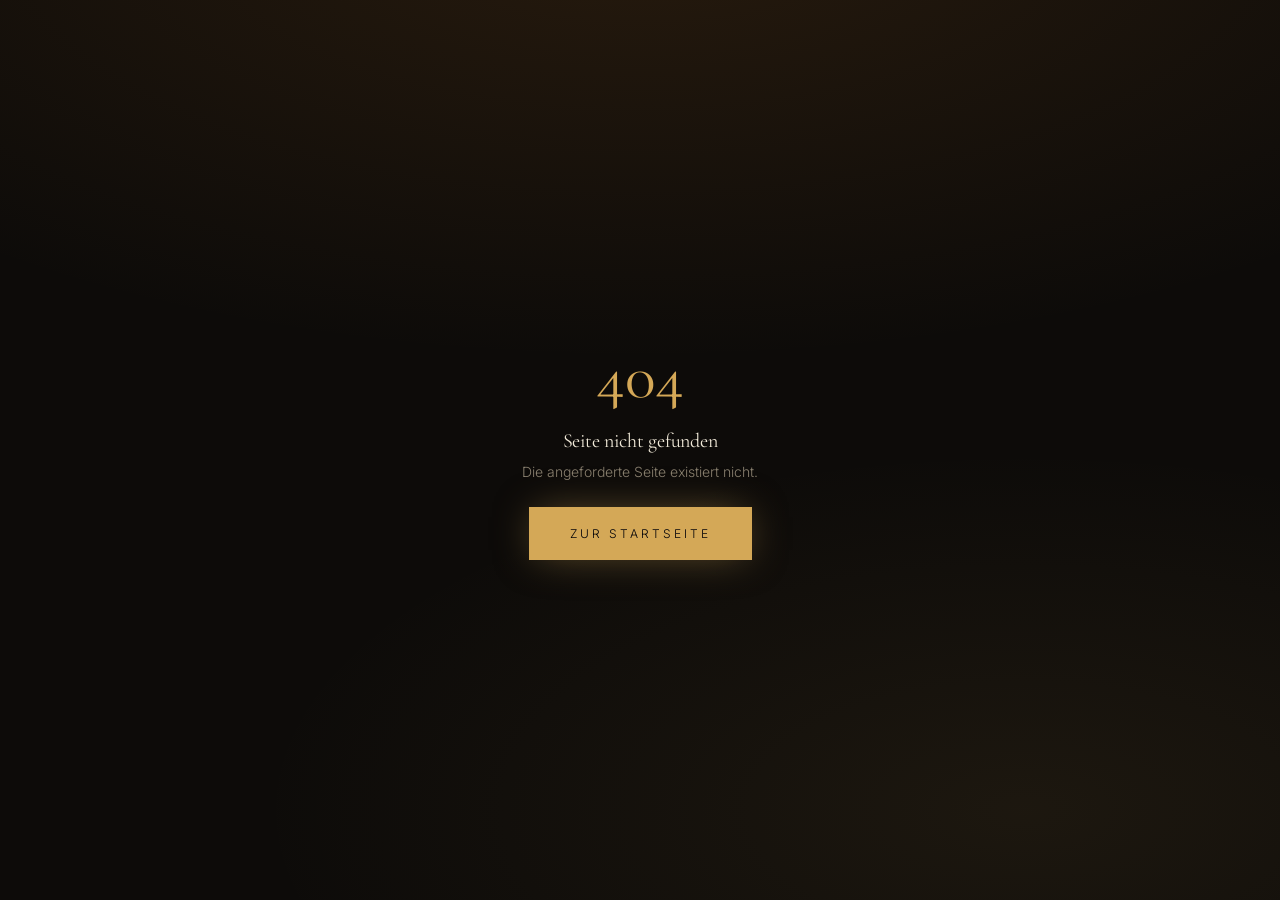
==== client/index.html @ 1fc37d67 "Add files via upload" ====
<!DOCTYPE html><html lang="en"><head><meta charSet="utf-8"/><meta name="viewport" content="width=device-width, initial-scale=1"/><link rel="stylesheet" href="./assets/styles-D5E5Gz1o.css" data-precedence="default"/><link rel="stylesheet" href="https://fonts.googleapis.com/css2?family=Cormorant+Garamond:ital,wght@0,300;0,400;0,500;1,400&amp;family=Inter:wght@300;400;500;600&amp;display=swap" data-precedence="default"/><title>MIRAÈ Hookah Lounge München · Premium Shisha Bar</title><meta name="author" content="Lovable"/><meta name="twitter:card" content="summary"/><meta name="twitter:site" content="@Lovable"/><meta name="description" content="Münchens exklusivste Shisha-Erfahrung. Premium Tabak, kuratierte Drinks, samtige Lounge-Atmosphäre. Friedrichshafener Str. 17, 81243 München."/><meta property="og:title" content="MIRAÈ Hookah Lounge · München"/><meta property="og:description" content="Münchens exklusivste Shisha-Erfahrung."/><meta property="og:type" content="website"/><link rel="modulepreload" href="./assets/index-zsO-rYgm.js"/><link rel="modulepreload" href="./assets/index-cp0bIfhi.js"/><link rel="modulepreload" href="./assets/Footer-BAMn1Iv7.js"/><link rel="preconnect" href="https://fonts.googleapis.com"/><link rel="preconnect" href="https://fonts.gstatic.com" crossorigin="anonymous"/></head><body><!--$--><!--$--><!--/$--><script>(function(a,f){let l;try{l=JSON.parse(sessionStorage.getItem(a)||"{}")}catch{return}const n=l?.[f||history.state?.__TSR_key];let c=!1;for(const t in n){const e=n[t],o=e?.scrollX,s=e?.scrollY;if(Number.isFinite(o)&&Number.isFinite(s)){if(t==="window")scrollTo(o,s),c=!0;else if(t)try{const r=document.querySelector(t);r&&(r.scrollLeft=o,r.scrollTop=s)}catch{}}}if(c)return;const i=location.hash.slice(1);if(i){const t=history.state?.__hashScrollIntoViewOptions??!0;if(t){const e=document.getElementById(i);e&&e.scrollIntoView(t)}return}scrollTo(0,0)})("tsr-scroll-restoration-v1_3");document.currentScript.remove()</script><!--/$--><script class="$tsr" id="$tsr-stream-barrier">(self.$R=self.$R||{})["tsr"]=[];self.$_TSR={h(){this.hydrated=!0,this.c()},e(){this.streamEnded=!0,this.c()},c(){this.hydrated&&this.streamEnded&&(delete self.$_TSR,delete self.$R.tsr)},p(e){this.initialized?e():this.buffer.push(e)},buffer:[]};$_TSR.router=($R=>$R[0]={manifest:$R[1]={routes:$R[2]={__root__:$R[3]={preloads:$R[4]=["./assets/index-zsO-rYgm.js"],scripts:$R[5]=[$R[6]={attrs:$R[7]={type:"module",async:!0,src:"./assets/index-zsO-rYgm.js"}}]}}},matches:$R[8]=[$R[9]={i:"__root__ ",u:1781367398589,s:"success",ssr:!0}],lastMatchId:"__root__ "})($R["tsr"]);$_TSR.e();document.currentScript.remove()</script><script type="module" async="" src="./assets/index-zsO-rYgm.js"></script></body></html>
---- client/assets/styles-D5E5Gz1o.css ----
:root{--background:#0d0b09;--background-elev:#14110d;--foreground:#f1ead9;--muted:#8a8170;--obsidian:#07060a;--gold:#d4a857;--gold-soft:#e7c98a;--gold-deep:#b6862f;--amber-glow:#c87b2a;--border-gold:#d4a85738;--border-gold-strong:#d4a85773;--font-display:"Cormorant Garamond", "Playfair Display", Georgia, serif;--font-sans:"Inter", system-ui, -apple-system, "Segoe UI", Roboto, sans-serif;--gradient-gold:linear-gradient(135deg, #ecd28e 0%, #d4a857 50%, #a87a26 100%);--gradient-radial-amber:radial-gradient(ellipse at top, #c87b2a38, transparent 60%);--shadow-glow:0 0 40px -8px #d4a85780;--shadow-glow-strong:0 0 60px -8px #d4a857b3;--shadow-luxe:0 30px 80px -20px #000000d9}*,:before,:after{box-sizing:border-box}*{margin:0;padding:0}html{scroll-behavior:smooth;-webkit-text-size-adjust:100%}body{background-color:var(--background);color:var(--foreground);font-family:var(--font-sans);-webkit-font-smoothing:antialiased;-moz-osx-font-smoothing:grayscale;background-image:radial-gradient(80% 50% at 50% -10%,#c87b2a24,#0000),radial-gradient(60% 40% at 80% 90%,#d4a85714,#0000);background-attachment:fixed;font-weight:300;line-height:1.6;overflow-x:hidden}img,svg{max-width:100%;display:block}button{cursor:pointer;color:inherit;font:inherit;background:0 0;border:none}a{color:inherit;text-decoration:none}ul,ol{list-style:none}h1,h2,h3,h4,h5{font-family:var(--font-display);letter-spacing:-.01em;font-weight:400;line-height:1.15}.container{width:100%;max-width:1280px;margin:0 auto;padding:0 1.5rem}.text-gold{color:var(--gold)}.text-muted{color:var(--muted)}.italic{font-style:italic}.display{font-family:var(--font-display)}.tabular{font-variant-numeric:tabular-nums}.text-gradient-gold{background:var(--gradient-gold);color:#0000;-webkit-background-clip:text;background-clip:text}.eyebrow{letter-spacing:.5em;text-transform:uppercase;color:var(--gold);font-size:.7rem}.divider-ember{background:linear-gradient(90deg,transparent,var(--gold) 50%,transparent);opacity:.45;max-width:1280px;height:1px;margin:0 auto}.glass{-webkit-backdrop-filter:blur(20px)saturate(140%);background:linear-gradient(135deg,#ffffff0a,#ffffff03);border:1px solid #ffffff14}.glass-gold{-webkit-backdrop-filter:blur(24px)saturate(160%);border:1px solid var(--border-gold-strong);background:linear-gradient(135deg,#d4a85717,#c87b2a08)}.btn{letter-spacing:.25em;text-transform:uppercase;cursor:pointer;border:1px solid #0000;justify-content:center;align-items:center;padding:1rem 2.5rem;font-size:.75rem;transition:all .4s cubic-bezier(.22,1,.36,1);display:inline-flex}.btn-primary{background:var(--gold);color:var(--obsidian);border-color:var(--gold);box-shadow:var(--shadow-glow)}.btn-primary:hover{box-shadow:var(--shadow-glow-strong);transform:translateY(-1px)}.btn-outline{color:var(--gold);border-color:#d4a85773}.btn-outline:hover{border-color:var(--gold);background:#d4a85714}@keyframes float-up{0%{opacity:0;transform:translateY(40px)}to{opacity:1;transform:translateY(0)}}@keyframes smoke-drift{0%{opacity:0;transform:translate(0)scale(1)}20%{opacity:.55}to{opacity:0;transform:translate(40px,-220px)scale(2.2)}}@keyframes pulse-glow{0%,to{opacity:.4}50%{opacity:.85}}.float-up{animation:.9s cubic-bezier(.22,1,.36,1) both float-up}.navbar{z-index:50;padding:1.25rem 0;transition:all .5s;position:fixed;top:0;left:0;right:0}.navbar.scrolled{-webkit-backdrop-filter:blur(20px)saturate(160%);border-bottom:1px solid var(--border-gold);background:linear-gradient(135deg,#0d0b09d9,#0d0b09b3);padding:.75rem 0}.navbar-inner{justify-content:space-between;align-items:center;max-width:1280px;margin:0 auto;padding:0 1.5rem;display:flex}.brand{font-family:var(--font-display);letter-spacing:.25em;color:var(--gold);font-size:1.6rem}.brand-sub{letter-spacing:.4em;color:var(--muted);vertical-align:middle;margin-left:.4rem;font-size:.625rem}.nav-links{gap:2.5rem;display:none}.nav-link{letter-spacing:.15em;text-transform:uppercase;color:#f1ead9c7;font-size:.8rem;transition:color .3s;position:relative}.nav-link:after{content:"";background:var(--gold);width:0;height:1px;transition:width .4s;position:absolute;bottom:-.5rem;left:0}.nav-link:hover{color:var(--gold)}.nav-link:hover:after{width:100%}.nav-cta{letter-spacing:.2em;text-transform:uppercase;color:var(--gold);border:1px solid #d4a85773;padding:.55rem 1.25rem;font-size:.7rem;transition:all .3s;display:none}.nav-cta:hover{background:var(--gold);color:var(--obsidian)}.nav-burger{color:var(--gold);flex-direction:column;gap:6px;padding:.5rem;display:inline-flex}.nav-burger span{background:var(--gold);width:24px;height:1px;transition:transform .3s,opacity .3s;display:block}.nav-burger.open span:first-child{transform:translateY(7px)rotate(45deg)}.nav-burger.open span:nth-child(2){opacity:0}.nav-burger.open span:nth-child(3){transform:translateY(-7px)rotate(-45deg)}.nav-mobile{border-top:1px solid var(--border-gold);-webkit-backdrop-filter:blur(20px);backdrop-filter:blur(20px);background:#0d0b09f2;margin-top:.75rem}.nav-mobile ul{text-transform:uppercase;letter-spacing:.15em;flex-direction:column;gap:1rem;padding:1.5rem;font-size:.85rem;display:flex}.nav-mobile a{color:#f1ead9d9}.nav-mobile a:hover{color:var(--gold)}@media(min-width:768px){.nav-links{display:flex}.nav-cta{display:inline-flex}.nav-burger{display:none}.nav-mobile{display:none!important}}.hero{justify-content:center;align-items:center;min-height:100vh;display:flex;position:relative;overflow:hidden}.hero-bg{position:absolute;inset:0}.hero-bg img{object-fit:cover;width:100%;height:100%}.hero-bg:before{content:"";background:linear-gradient(#0d0b09b3,#0d0b098c,#0d0b09);position:absolute;inset:0}.hero-bg:after{content:"";background:var(--gradient-radial-amber);position:absolute;inset:0}.hero-smoke{pointer-events:none;position:absolute;inset:0;overflow:hidden}.hero-smoke span{filter:blur(40px);background:#d4a8571f;border-radius:50%;width:130px;height:130px;position:absolute;bottom:0}.hero-content{z-index:10;text-align:center;max-width:64rem;padding:0 1.5rem;position:relative}.hero-eyebrow{letter-spacing:.5em;color:var(--gold);text-transform:uppercase;align-items:center;gap:.75rem;margin-bottom:2rem;font-size:.7rem;display:inline-flex}.hero-eyebrow .line{background:#d4a85799;width:2.5rem;height:1px}.hero-title{font-family:var(--font-display);margin-bottom:1.5rem;font-size:clamp(2.75rem,7vw,6rem);line-height:1.05}.hero-title .accent{margin-top:.5rem;font-style:italic;display:block}.hero-sub{color:var(--muted);max-width:36rem;margin:0 auto 3rem;font-size:clamp(1rem,1.5vw,1.25rem);font-weight:300}.hero-actions{flex-wrap:wrap;justify-content:center;gap:1rem;display:flex}.hero-rating{color:#d4a857d9;justify-content:center;align-items:center;gap:.5rem;margin-top:5rem;font-size:.875rem;display:flex}.hero-rating em{color:var(--muted);font-style:normal}.section{padding:8rem 1.5rem;position:relative}.section-head{text-align:center;margin-bottom:4rem}.section-head h2{margin-top:1rem;font-size:clamp(2.5rem,5vw,3.75rem)}.about-grid{grid-template-columns:1fr;align-items:center;gap:4rem;max-width:1280px;margin:0 auto;display:grid}.about-media{position:relative}.about-media-main{aspect-ratio:4/5;position:relative;overflow:hidden}.about-media-main img{object-fit:cover;width:100%;height:100%}.about-media-main:after{content:"";pointer-events:none;position:absolute;inset:0;box-shadow:inset 0 0 0 1px #d4a8574d}.about-media-overlay{aspect-ratio:1;border:4px solid var(--background);width:66%;box-shadow:var(--shadow-luxe);position:absolute;bottom:-3rem;right:-1.5rem;overflow:hidden}.about-media-overlay img{object-fit:cover;width:100%;height:100%}.about-media-frame{border:1px solid #d4a85766;width:8rem;height:8rem;position:absolute;top:-1.5rem;left:-1.5rem}.about-body h2{margin:1rem 0 1.5rem;font-size:clamp(2.5rem,5vw,3.75rem);line-height:1.1}.about-body p{color:var(--muted);margin-bottom:2.5rem;font-size:1.1rem;line-height:1.7}.about-features{grid-template-columns:1fr;gap:1.5rem;display:grid}.feature{padding:1.5rem;transition:all .5s;position:relative}.feature:before{content:"";background:var(--gold);width:2.5rem;height:1px;margin-bottom:1rem;transition:width .4s;display:block}.feature:hover:before{width:4rem}.feature h3{margin-bottom:.5rem;font-size:1.25rem}.feature p{color:var(--muted);font-size:.875rem;line-height:1.6}@media(min-width:640px){.about-features{grid-template-columns:1fr 1fr}}@media(min-width:1024px){.about-grid{grid-template-columns:1fr 1fr;gap:5rem}.about-media-overlay{right:-3rem}.about-body{padding-left:2.5rem}}.menu-bg{pointer-events:none;background:var(--gradient-radial-amber);position:absolute;inset:0}.menu-inner{max-width:1280px;margin:0 auto;position:relative}.menu-tabs{flex-wrap:wrap;justify-content:center;gap:.5rem;margin-bottom:3rem;display:flex}.menu-tab{letter-spacing:.25em;text-transform:uppercase;color:#f1ead9b3;border:1px solid #d4a85733;padding:.75rem 1.5rem;font-size:.7rem;transition:all .3s}.menu-tab:hover{color:var(--gold);border-color:#d4a85780}.menu-tab.active{background:var(--gold);color:var(--obsidian);border-color:var(--gold);box-shadow:var(--shadow-glow)}.menu-tagline{text-align:center;font-family:var(--font-display);color:#d4a857d9;margin-bottom:2.5rem;font-size:1.5rem;font-style:italic}.menu-card{padding:2rem}.menu-group+.menu-group{margin-top:3rem}.menu-group-title{font-family:var(--font-display);color:var(--gold);align-items:center;gap:1rem;margin-bottom:1.5rem;font-size:1.875rem;display:flex}.menu-group-title .rule{background:#d4a85740;flex:1;height:1px}.menu-list{grid-template-columns:1fr;gap:.25rem 3rem;display:grid}.menu-item{border-bottom:1px solid #d4a8571a;align-items:baseline;gap:.75rem;padding:.6rem 0;display:flex}.menu-item .name{color:var(--foreground);transition:color .3s}.menu-item:hover .name{color:var(--gold)}.menu-item .size{color:var(--muted);font-size:.75rem}.menu-item .dots{border-bottom:1px dotted #d4a85740;flex:1;transform:translateY(-4px)}.menu-item .price{color:var(--gold);font-variant-numeric:tabular-nums;font-weight:500}.menu-note{color:var(--muted);text-align:center;margin-top:1.5rem;font-size:.875rem;font-style:italic}@media(min-width:768px){.menu-list{grid-template-columns:1fr 1fr}.menu-card{padding:3rem}}.contact-grid{grid-template-columns:1fr;gap:1.5rem;max-width:1280px;margin:0 auto;display:grid}.contact-hours{padding:2.5rem}.contact-hours h3{font-family:var(--font-display);color:var(--gold);align-items:center;gap:.75rem;margin-bottom:2rem;font-size:1.875rem;display:flex}.hours-list li{border-bottom:1px solid #d4a8571a;justify-content:space-between;align-items:center;padding:1rem 0;display:flex}.hours-list li:last-child{border-bottom:0}.hours-list .day{letter-spacing:.05em;color:#f1ead9d9}.hours-list .time{font-family:var(--font-display);color:var(--muted);font-variant-numeric:tabular-nums;font-size:1.25rem}.hours-list li.weekend .day,.hours-list li.weekend .time{color:var(--gold)}.contact-cards{flex-direction:column;gap:1.5rem;display:flex}.contact-card{padding:2rem;transition:all .5s;display:block}.contact-card:hover{border-color:var(--border-gold-strong)}.contact-card .icon{color:var(--gold);margin-bottom:.75rem}.contact-card h4{margin-bottom:.5rem;font-size:1.25rem;transition:color .3s}.contact-card:hover h4{color:var(--gold)}.contact-card p{color:var(--muted);font-size:.875rem;line-height:1.6}.map-wrap{border:1px solid var(--border-gold-strong);grid-column:1/-1;margin-top:1.5rem;position:relative;overflow:hidden}.map-wrap iframe{filter:grayscale(.4)contrast(1.05);border:0;width:100%;height:420px;display:block}.map-placeholder{text-align:center;background:linear-gradient(135deg,#d4a8570d,#0006);flex-direction:column;justify-content:center;align-items:center;gap:1.25rem;height:420px;padding:2rem;display:flex}.map-placeholder .icon{color:var(--gold);opacity:.7}.map-placeholder p{color:var(--muted);max-width:28rem}.map-placeholder button{margin-top:.5rem}@media(min-width:1024px){.contact-grid{grid-template-columns:2fr 1fr}.contact-hours{grid-row:1}}.footer{border-top:1px solid var(--border-gold);background:#07060a99;margin-top:5rem;position:relative}.footer-grid{grid-template-columns:1fr;gap:2.5rem;max-width:1280px;margin:0 auto;padding:4rem 1.5rem;display:grid}.footer-brand .name{font-family:var(--font-display);letter-spacing:.2em;color:var(--gold);font-size:1.875rem}.footer-brand .sub{letter-spacing:.5em;color:var(--muted);margin-top:.25rem;font-size:.625rem}.footer-brand p{color:var(--muted);max-width:28rem;margin-top:1.5rem;font-size:.875rem;line-height:1.7}.footer-col h4{letter-spacing:.3em;text-transform:uppercase;color:var(--gold);margin-bottom:1rem;font-size:.7rem}.footer-col ul{color:var(--muted);flex-direction:column;gap:.5rem;font-size:.875rem;display:flex}.footer-col a:hover{color:var(--gold)}.socials{gap:.75rem;display:flex}.socials a{width:2.5rem;height:2.5rem;color:var(--gold);border:1px solid #d4a85759;justify-content:center;align-items:center;transition:all .3s;display:inline-flex}.socials a:hover{background:var(--gold);color:var(--obsidian)}.footer-legal{border-top:1px solid #d4a8571f}.footer-legal-inner{max-width:1280px;color:var(--muted);flex-direction:column;justify-content:space-between;align-items:center;gap:1rem;margin:0 auto;padding:1.5rem;font-size:.75rem;display:flex}.footer-legal ul{gap:1.5rem;display:flex}.footer-legal a:hover{color:var(--gold)}@media(min-width:768px){.footer-grid{grid-template-columns:2fr 1fr 1fr}.footer-legal-inner{flex-direction:row}}.cookie-banner{z-index:60;width:calc(100% - 3rem);max-width:28rem;animation:.6s both float-up;position:fixed;bottom:1.5rem;left:50%;transform:translate(-50%)}.cookie-banner-inner{box-shadow:var(--shadow-luxe);padding:1.5rem}.cookie-banner h4{font-family:var(--font-display);color:var(--gold);margin-bottom:.5rem;font-size:1.25rem}.cookie-banner p{color:var(--muted);margin-bottom:1.25rem;font-size:.875rem}.cookie-banner .actions{gap:.75rem;display:flex}.cookie-banner button{letter-spacing:.2em;text-transform:uppercase;flex:1;padding:.65rem 1rem;font-size:.7rem;transition:all .3s}.cookie-accept{background:var(--gold);color:var(--obsidian);border:none}.cookie-accept:hover{box-shadow:var(--shadow-glow)}.cookie-decline{color:var(--gold);background:0 0;border:1px solid #d4a85766}.cookie-decline:hover{background:#d4a8571a}@media(min-width:768px){.cookie-banner{left:1.5rem;transform:none}}.legal-page{max-width:56rem;min-height:100vh;margin:0 auto;padding:10rem 1.5rem 6rem}.legal-page .back{letter-spacing:.25em;text-transform:uppercase;color:var(--gold);align-items:center;gap:.5rem;margin-bottom:2rem;font-size:.75rem;display:inline-flex}.legal-page .back:hover{color:var(--gold-soft)}.legal-page h1{margin-bottom:.5rem;font-size:clamp(2.5rem,5vw,3.5rem)}.legal-page h1 .accent{color:var(--gold);font-style:italic}.legal-page>.lead{color:var(--muted);margin-bottom:3rem}.legal-page h2{color:var(--gold);border-bottom:1px solid var(--border-gold);margin:2.5rem 0 1rem;padding-bottom:.5rem;font-size:1.5rem}.legal-page p,.legal-page li{color:#f1ead9d1;margin-bottom:1rem;line-height:1.75}.legal-page ul{padding-left:1.5rem;list-style:outside}.legal-page strong{color:var(--gold-soft);font-weight:500}.fallback{text-align:center;justify-content:center;align-items:center;min-height:100vh;padding:0 1rem;display:flex}.fallback h1{color:var(--gold);font-size:4rem}.fallback h2{margin-top:1rem;font-size:1.25rem}.fallback p{color:var(--muted);margin-top:.5rem;font-size:.875rem}.fallback .actions{flex-wrap:wrap;justify-content:center;gap:.5rem;margin-top:1.5rem;display:flex}
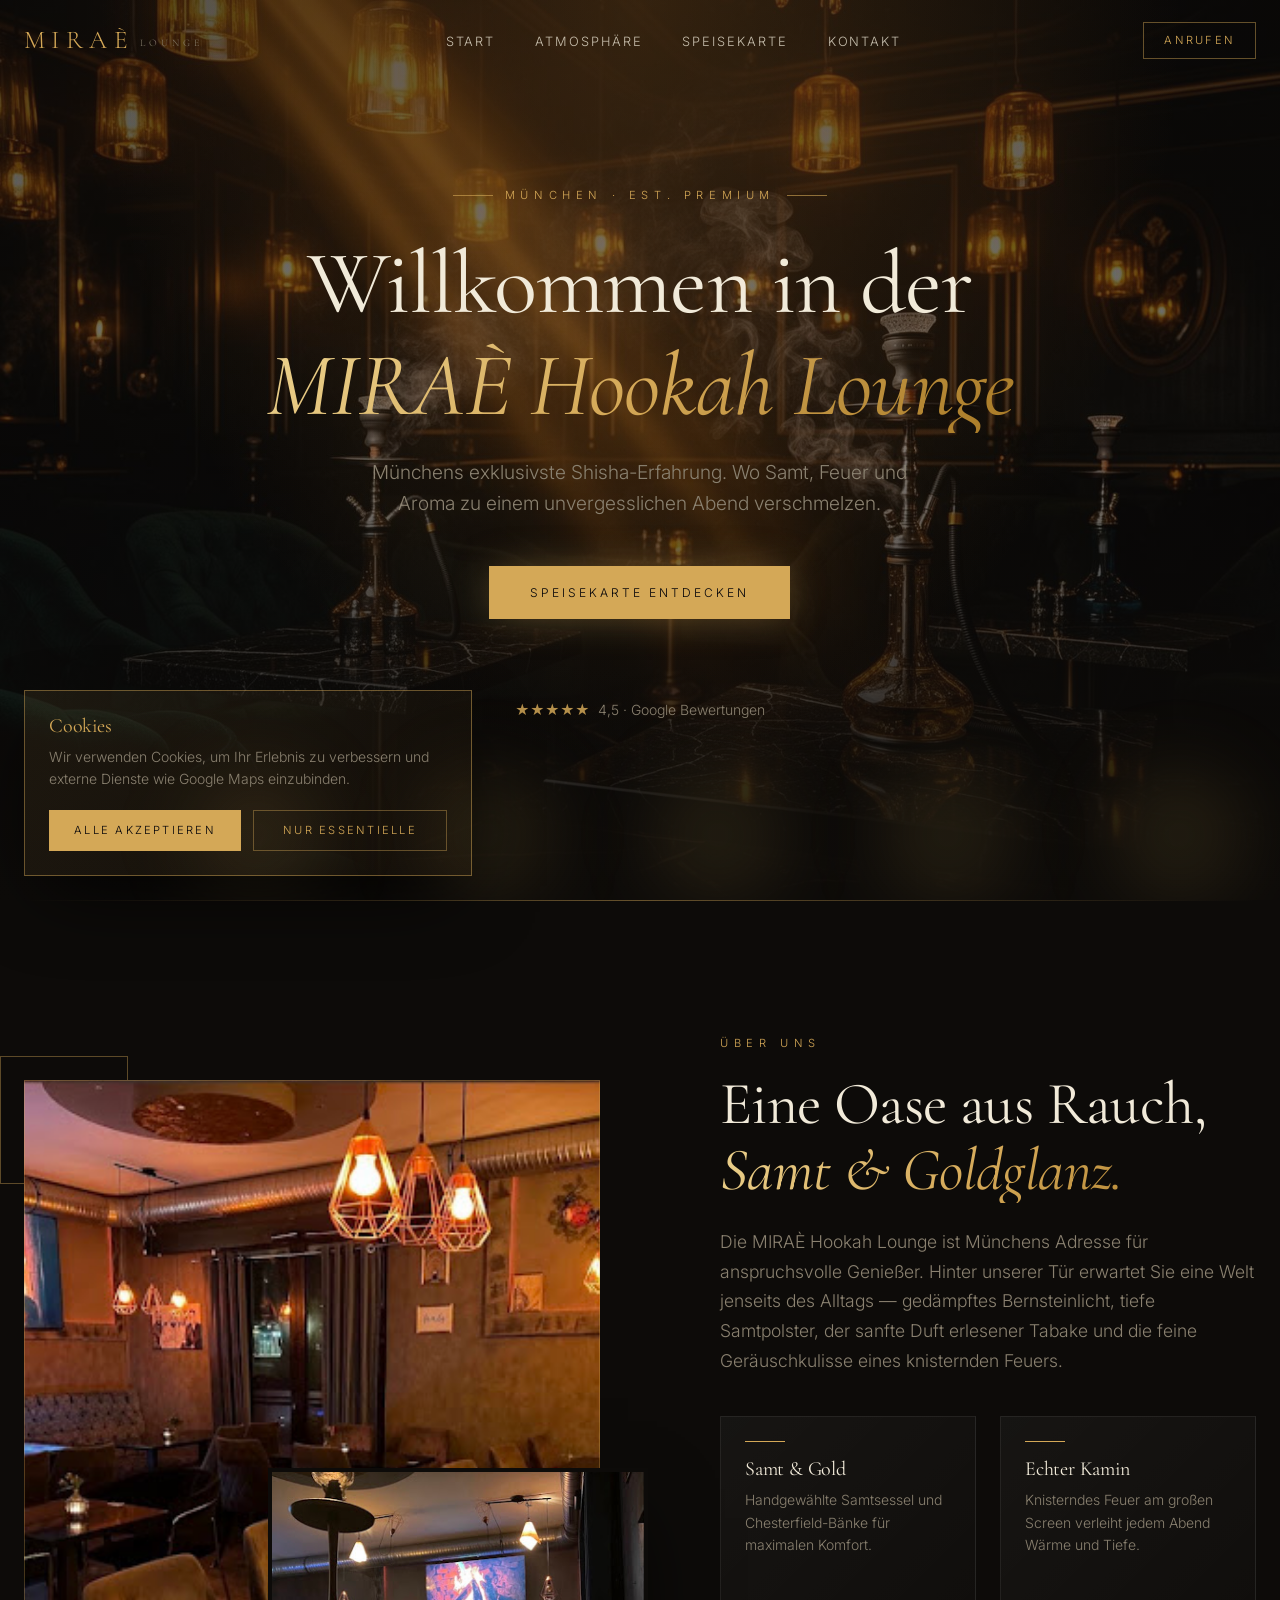
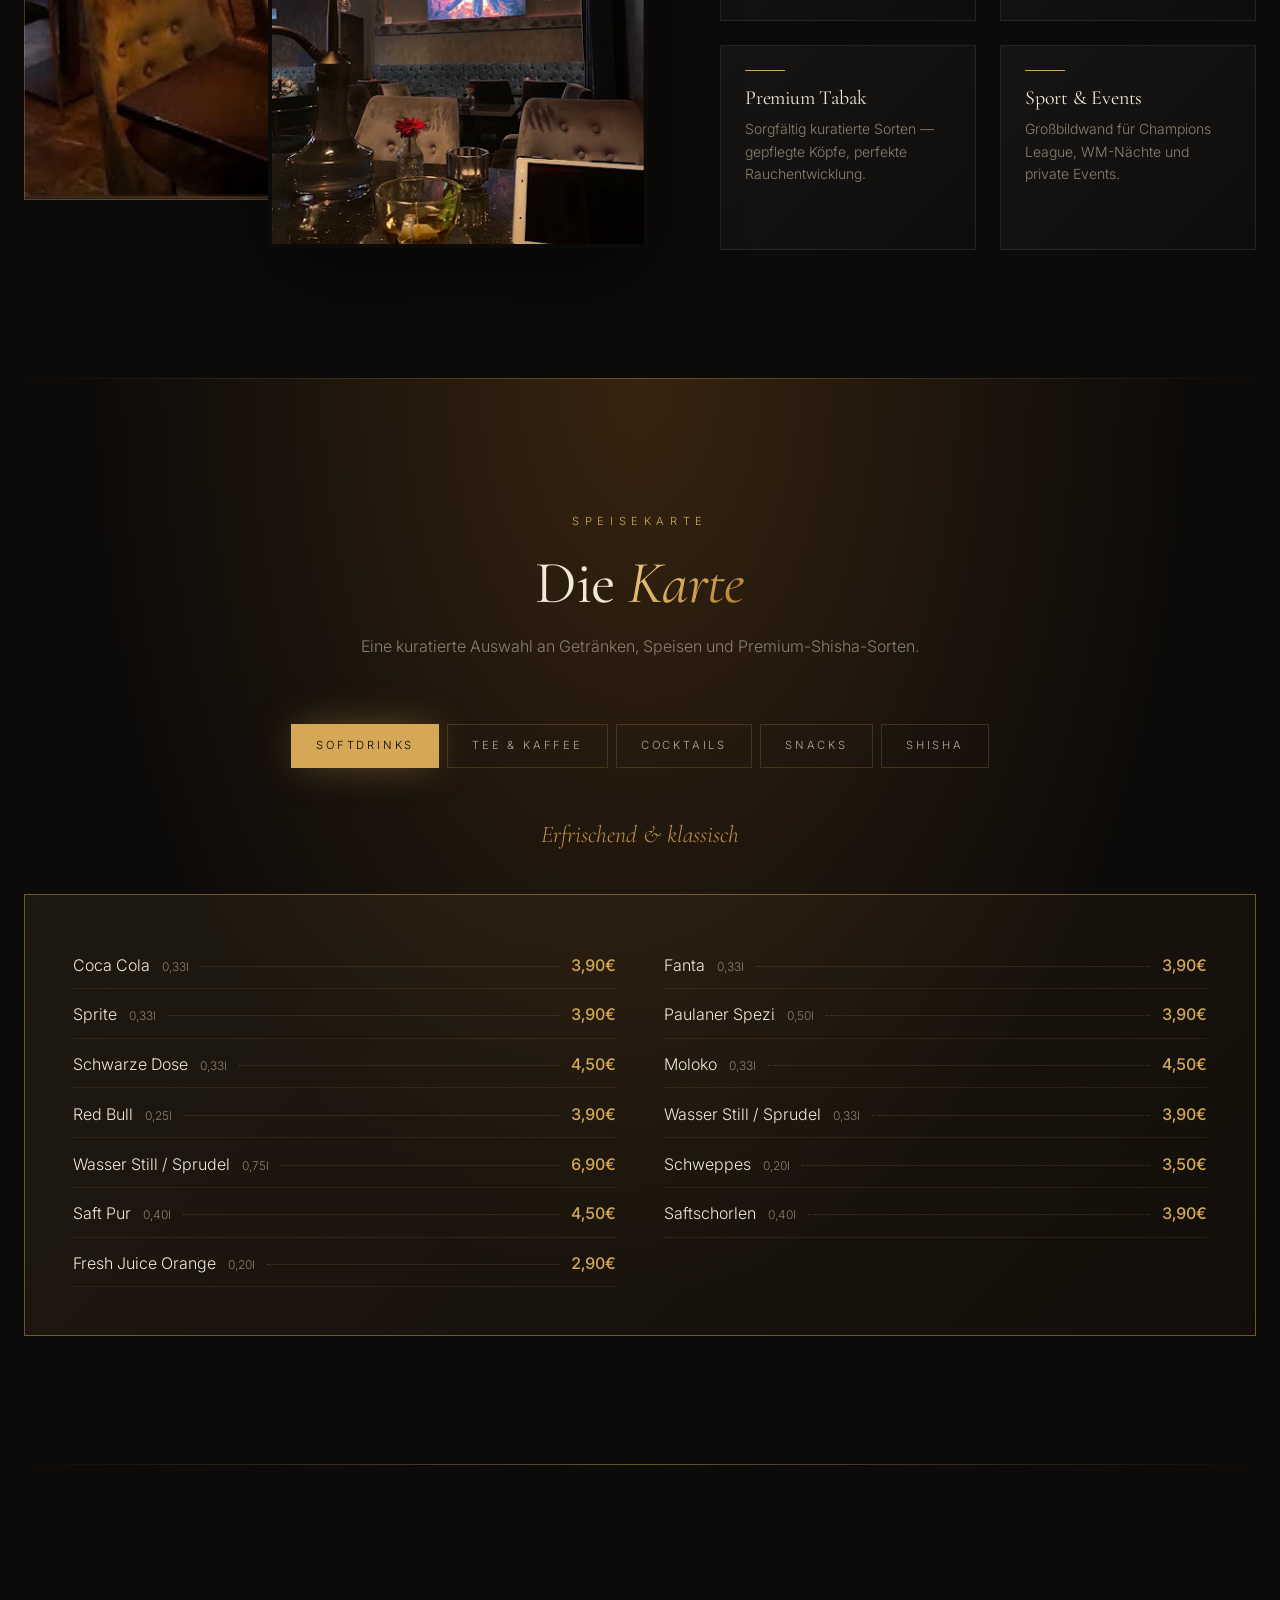
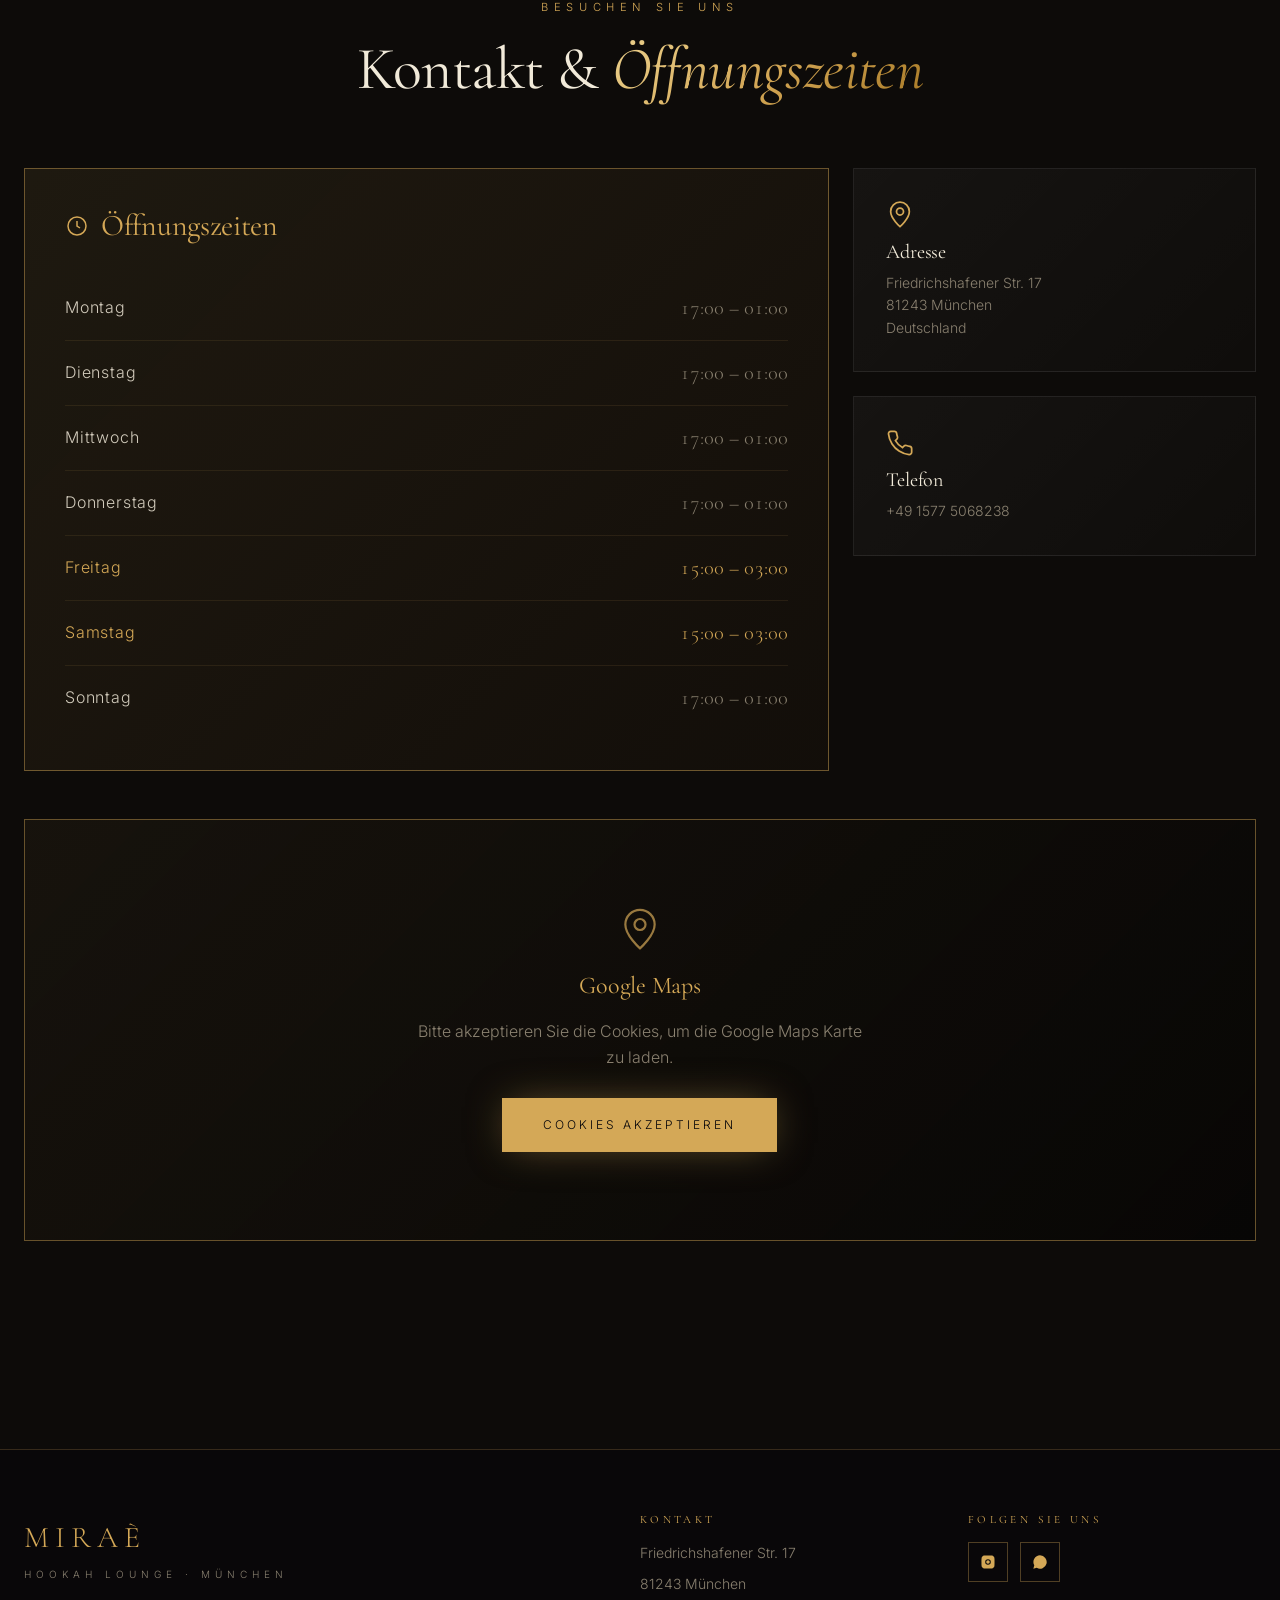
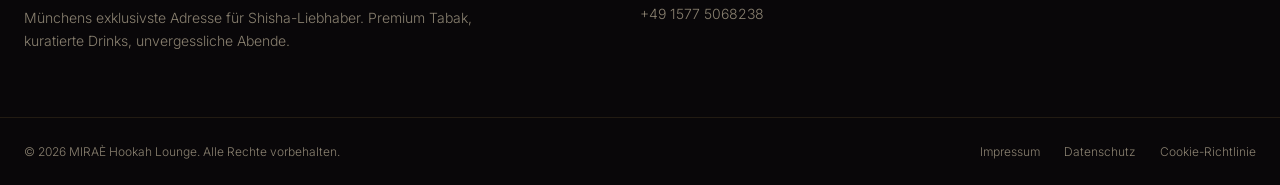
==== commit a782358c: "Add files via upload" ====
--- a/client/index.html
+++ b/client/index.html
@@ -1 +1 @@
-<!DOCTYPE html><html lang="en"><head><meta charSet="utf-8"/><meta name="viewport" content="width=device-width, initial-scale=1"/><link rel="stylesheet" href="./assets/styles-D5E5Gz1o.css" data-precedence="default"/><link rel="stylesheet" href="https://fonts.googleapis.com/css2?family=Cormorant+Garamond:ital,wght@0,300;0,400;0,500;1,400&amp;family=Inter:wght@300;400;500;600&amp;display=swap" data-precedence="default"/><title>MIRAÈ Hookah Lounge München · Premium Shisha Bar</title><meta name="author" content="Lovable"/><meta name="twitter:card" content="summary"/><meta name="twitter:site" content="@Lovable"/><meta name="description" content="Münchens exklusivste Shisha-Erfahrung. Premium Tabak, kuratierte Drinks, samtige Lounge-Atmosphäre. Friedrichshafener Str. 17, 81243 München."/><meta property="og:title" content="MIRAÈ Hookah Lounge · München"/><meta property="og:description" content="Münchens exklusivste Shisha-Erfahrung."/><meta property="og:type" content="website"/><link rel="modulepreload" href="./assets/index-zsO-rYgm.js"/><link rel="modulepreload" href="./assets/index-cp0bIfhi.js"/><link rel="modulepreload" href="./assets/Footer-BAMn1Iv7.js"/><link rel="preconnect" href="https://fonts.googleapis.com"/><link rel="preconnect" href="https://fonts.gstatic.com" crossorigin="anonymous"/></head><body><!--$--><!--$--><!--/$--><script>(function(a,f){let l;try{l=JSON.parse(sessionStorage.getItem(a)||"{}")}catch{return}const n=l?.[f||history.state?.__TSR_key];let c=!1;for(const t in n){const e=n[t],o=e?.scrollX,s=e?.scrollY;if(Number.isFinite(o)&&Number.isFinite(s)){if(t==="window")scrollTo(o,s),c=!0;else if(t)try{const r=document.querySelector(t);r&&(r.scrollLeft=o,r.scrollTop=s)}catch{}}}if(c)return;const i=location.hash.slice(1);if(i){const t=history.state?.__hashScrollIntoViewOptions??!0;if(t){const e=document.getElementById(i);e&&e.scrollIntoView(t)}return}scrollTo(0,0)})("tsr-scroll-restoration-v1_3");document.currentScript.remove()</script><!--/$--><script class="$tsr" id="$tsr-stream-barrier">(self.$R=self.$R||{})["tsr"]=[];self.$_TSR={h(){this.hydrated=!0,this.c()},e(){this.streamEnded=!0,this.c()},c(){this.hydrated&&this.streamEnded&&(delete self.$_TSR,delete self.$R.tsr)},p(e){this.initialized?e():this.buffer.push(e)},buffer:[]};$_TSR.router=($R=>$R[0]={manifest:$R[1]={routes:$R[2]={__root__:$R[3]={preloads:$R[4]=["./assets/index-zsO-rYgm.js"],scripts:$R[5]=[$R[6]={attrs:$R[7]={type:"module",async:!0,src:"./assets/index-zsO-rYgm.js"}}]}}},matches:$R[8]=[$R[9]={i:"__root__ ",u:1781367398589,s:"success",ssr:!0}],lastMatchId:"__root__ "})($R["tsr"]);$_TSR.e();document.currentScript.remove()</script><script type="module" async="" src="./assets/index-zsO-rYgm.js"></script></body></html>+<!DOCTYPE html><html lang="en"><head><meta charSet="utf-8"/><meta name="viewport" content="width=device-width, initial-scale=1"/><link rel="stylesheet" href="./assets/styles-D5E5Gz1o.css" data-precedence="default"/><link rel="stylesheet" href="https://fonts.googleapis.com/css2?family=Cormorant+Garamond:ital,wght@0,300;0,400;0,500;1,400&amp;family=Inter:wght@300;400;500;600&amp;display=swap" data-precedence="default"/><title>MIRAÈ Hookah Lounge München · Premium Shisha Bar</title><meta name="author" content="Lovable"/><meta name="twitter:card" content="summary"/><meta name="twitter:site" content="@Lovable"/><meta name="description" content="Münchens exklusivste Shisha-Erfahrung. Premium Tabak, kuratierte Drinks, samtige Lounge-Atmosphäre. Friedrichshafener Str. 17, 81243 München."/><meta property="og:title" content="MIRAÈ Hookah Lounge · München"/><meta property="og:description" content="Münchens exklusivste Shisha-Erfahrung."/><meta property="og:type" content="website"/><link rel="modulepreload" href="./assets/index-Y1RCukUy.js"/><link rel="modulepreload" href="./assets/index-CteySz5o.js"/><link rel="modulepreload" href="./assets/Footer-K3Ut1sYN.js"/><link rel="preconnect" href="https://fonts.googleapis.com"/><link rel="preconnect" href="https://fonts.gstatic.com" crossorigin="anonymous"/></head><body><!--$--><!--$--><!--/$--><script>(function(a,f){let l;try{l=JSON.parse(sessionStorage.getItem(a)||"{}")}catch{return}const n=l?.[f||history.state?.__TSR_key];let c=!1;for(const t in n){const e=n[t],o=e?.scrollX,s=e?.scrollY;if(Number.isFinite(o)&&Number.isFinite(s)){if(t==="window")scrollTo(o,s),c=!0;else if(t)try{const r=document.querySelector(t);r&&(r.scrollLeft=o,r.scrollTop=s)}catch{}}}if(c)return;const i=location.hash.slice(1);if(i){const t=history.state?.__hashScrollIntoViewOptions??!0;if(t){const e=document.getElementById(i);e&&e.scrollIntoView(t)}return}scrollTo(0,0)})("tsr-scroll-restoration-v1_3");document.currentScript.remove()</script><!--/$--><script class="$tsr" id="$tsr-stream-barrier">(self.$R=self.$R||{})["tsr"]=[];self.$_TSR={h(){this.hydrated=!0,this.c()},e(){this.streamEnded=!0,this.c()},c(){this.hydrated&&this.streamEnded&&(delete self.$_TSR,delete self.$R.tsr)},p(e){this.initialized?e():this.buffer.push(e)},buffer:[]};$_TSR.router=($R=>$R[0]={manifest:$R[1]={routes:$R[2]={__root__:$R[3]={preloads:$R[4]=["./assets/index-Y1RCukUy.js"],scripts:$R[5]=[$R[6]={attrs:$R[7]={type:"module",async:!0,src:"./assets/index-Y1RCukUy.js"}}]}}},matches:$R[8]=[$R[9]={i:"__root__ ",u:1781368204384,s:"success",ssr:!0}],lastMatchId:"__root__ "})($R["tsr"]);$_TSR.e();document.currentScript.remove()</script><script type="module" async="" src="./assets/index-Y1RCukUy.js"></script></body></html>
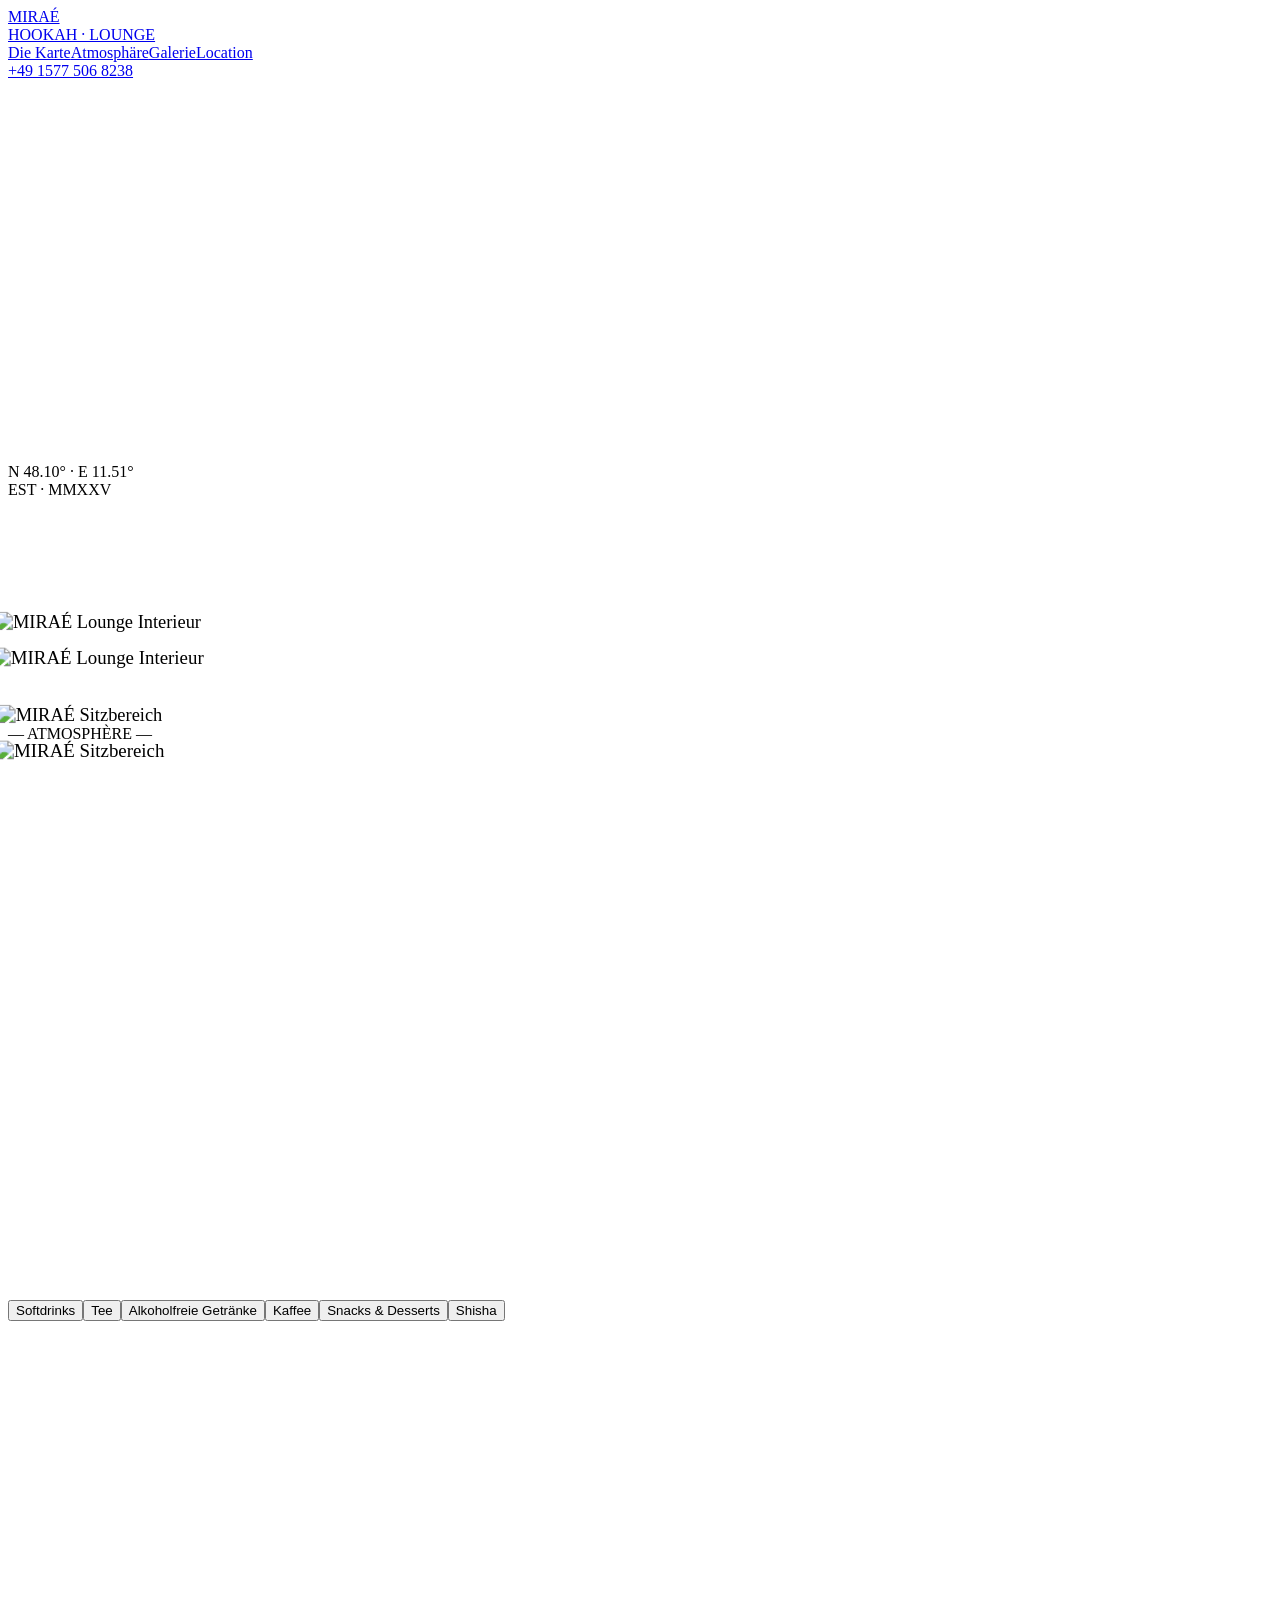
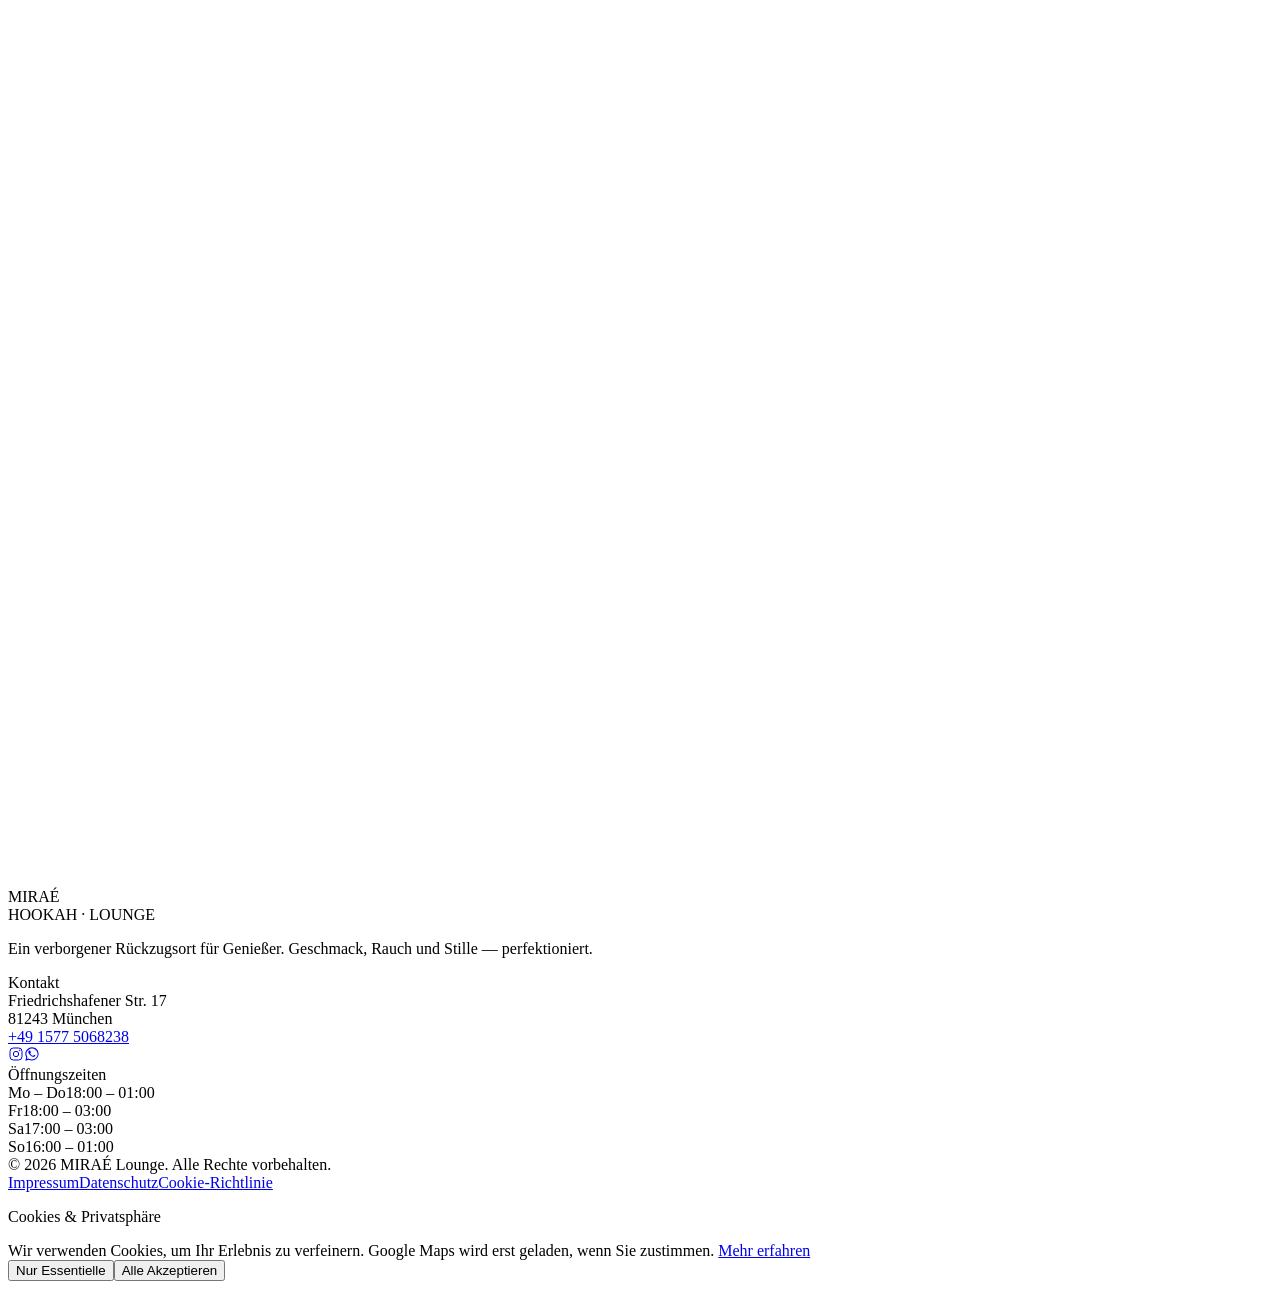
==== commit 0531094a: "Add files via upload" ====
--- a/client/index.html
+++ b/client/index.html
@@ -1 +1 @@
-<!DOCTYPE html><html lang="en"><head><meta charSet="utf-8"/><meta name="viewport" content="width=device-width, initial-scale=1"/><link rel="stylesheet" href="./assets/styles-D5E5Gz1o.css" data-precedence="default"/><link rel="stylesheet" href="https://fonts.googleapis.com/css2?family=Cormorant+Garamond:ital,wght@0,300;0,400;0,500;1,400&amp;family=Inter:wght@300;400;500;600&amp;display=swap" data-precedence="default"/><title>MIRAÈ Hookah Lounge München · Premium Shisha Bar</title><meta name="author" content="Lovable"/><meta name="twitter:card" content="summary"/><meta name="twitter:site" content="@Lovable"/><meta name="description" content="Münchens exklusivste Shisha-Erfahrung. Premium Tabak, kuratierte Drinks, samtige Lounge-Atmosphäre. Friedrichshafener Str. 17, 81243 München."/><meta property="og:title" content="MIRAÈ Hookah Lounge · München"/><meta property="og:description" content="Münchens exklusivste Shisha-Erfahrung."/><meta property="og:type" content="website"/><link rel="modulepreload" href="./assets/index-Y1RCukUy.js"/><link rel="modulepreload" href="./assets/index-CteySz5o.js"/><link rel="modulepreload" href="./assets/Footer-K3Ut1sYN.js"/><link rel="preconnect" href="https://fonts.googleapis.com"/><link rel="preconnect" href="https://fonts.gstatic.com" crossorigin="anonymous"/></head><body><!--$--><!--$--><!--/$--><script>(function(a,f){let l;try{l=JSON.parse(sessionStorage.getItem(a)||"{}")}catch{return}const n=l?.[f||history.state?.__TSR_key];let c=!1;for(const t in n){const e=n[t],o=e?.scrollX,s=e?.scrollY;if(Number.isFinite(o)&&Number.isFinite(s)){if(t==="window")scrollTo(o,s),c=!0;else if(t)try{const r=document.querySelector(t);r&&(r.scrollLeft=o,r.scrollTop=s)}catch{}}}if(c)return;const i=location.hash.slice(1);if(i){const t=history.state?.__hashScrollIntoViewOptions??!0;if(t){const e=document.getElementById(i);e&&e.scrollIntoView(t)}return}scrollTo(0,0)})("tsr-scroll-restoration-v1_3");document.currentScript.remove()</script><!--/$--><script class="$tsr" id="$tsr-stream-barrier">(self.$R=self.$R||{})["tsr"]=[];self.$_TSR={h(){this.hydrated=!0,this.c()},e(){this.streamEnded=!0,this.c()},c(){this.hydrated&&this.streamEnded&&(delete self.$_TSR,delete self.$R.tsr)},p(e){this.initialized?e():this.buffer.push(e)},buffer:[]};$_TSR.router=($R=>$R[0]={manifest:$R[1]={routes:$R[2]={__root__:$R[3]={preloads:$R[4]=["./assets/index-Y1RCukUy.js"],scripts:$R[5]=[$R[6]={attrs:$R[7]={type:"module",async:!0,src:"./assets/index-Y1RCukUy.js"}}]}}},matches:$R[8]=[$R[9]={i:"__root__ ",u:1781368204384,s:"success",ssr:!0}],lastMatchId:"__root__ "})($R["tsr"]);$_TSR.e();document.currentScript.remove()</script><script type="module" async="" src="./assets/index-Y1RCukUy.js"></script></body></html>+<!DOCTYPE html><html lang="de"><head><meta charSet="utf-8"/><meta name="viewport" content="width=device-width, initial-scale=1"/><link rel="preload" as="image" href="/mira-digital-alchemy/lounge-1.jpeg"/><link rel="preload" as="image" href="/mira-digital-alchemy/lounge-2.jpeg"/><link rel="stylesheet" href="https://fonts.googleapis.com/css2?family=Cormorant+Garamond:ital,wght@0,300;0,400;0,500;0,600;0,700;1,400&amp;family=Cinzel:wght@400;500;600;700&amp;family=Inter:wght@300;400;500;600&amp;display=swap" data-precedence="default"/><link rel="stylesheet" href="/mira-digital-alchemy/assets/styles-B8VLqWgH.css" data-precedence="default"/><title>MIRAÉ Lounge — Hookah Bar in München</title><meta name="theme-color" content="#0a0807"/><meta property="og:title" content="MIRAÉ Lounge — Hookah Bar München"/><meta property="og:description" content="Cinematic Hookah Lounge im Herzen Münchens."/><meta property="og:type" content="website"/><meta name="description" content="Willkommen in der MIRAÉ Hookah Lounge — cinematic Atmosphäre, kuratierte Shisha-Sorten und feine Drinks in München."/><link rel="modulepreload" href="/mira-digital-alchemy/assets/index-CY9qjBi-.js"/><link rel="modulepreload" href="/mira-digital-alchemy/assets/index-BOwv0WxP.js"/><link rel="preconnect" href="https://fonts.googleapis.com"/><link rel="preconnect" href="https://fonts.gstatic.com"/></head><body class="film-grain"><header class="nav-header "><div class="container-max py-5 flex items-center justify-between"><a class="group active" href="/mira-digital-alchemy/" data-status="active" aria-current="page"><div class="font-display text-xl tracking-[0.3em] text-cream group-hover-bronze-bright transition">MIRAÉ</div><div class="font-display text-[0.55rem] tracking-[0.5em] text-bronze mt-0.5">HOOKAH · LOUNGE</div></a><nav class="hidden md-flex items-center gap-10 text-[0.7rem] font-display uppercase tracking-[0.32em] nav-links"><a href="/mira-digital-alchemy/#karte">Die Karte</a><a href="/mira-digital-alchemy/#atmosphaere">Atmosphäre</a><a href="/mira-digital-alchemy/#galerie">Galerie</a><a href="/mira-digital-alchemy/#location">Location</a></nav><a href="tel:+4915775068238" class="hidden md-inline text-[0.7rem] font-display uppercase tracking-[0.3em] text-bronze-bright hover-cream transition">+49 1577 506 8238</a></div></header><main><!--$--><section class="relative min-h-[100svh] flex items-center justify-center overflow-hidden"><div class="absolute inset-0"><img src="/mira-digital-alchemy/lounge-1.jpeg" alt="" class="w-full h-full object-cover"/><div class="absolute inset-0 hero-overlay"></div></div><canvas class="absolute inset-0 w-full h-full pointer-events-none mix-blend-screen z-[4]" style="opacity:0.85"></canvas><canvas class="absolute inset-0 w-full h-full pointer-events-none z-[3]"></canvas><div class="relative z-10 text-center px-6 max-w-5xl"><div class="w-full"><div style="opacity:0;transform:translateY(30px)"><div class="eyebrow opacity-90">Seit 2025 · München</div></div><div style="opacity:0;transform:translateY(30px)"><h1 class="display hero-title">Willkommen in der<br/><em class="block mt-3">MIRAÉ</em><span class="hero-subtitle">— HOOKAH LOUNGE —</span></h1></div><div style="opacity:0;transform:translateY(30px)"><div class="mt-8 max-w-2xl mx-auto"><h2 class="font-serif text-2xl md:text-3xl text-cream tracking-wide mb-3">Dein Abend. Deine Atmosphäre.</h2><p class="hero-description">Erlebe entspannte Momente, ausgewählte Shishas und besondere Drinks in stilvollem Ambiente.</p></div></div><div style="opacity:0;transform:translateY(30px)"><div class="mt-14"><div class="inline-block" style="transform:none"><a href="#karte" class="btn-bronze"><span>Speisekarte entdecken</span><span class="text-bronze">→</span></a></div></div></div></div></div><div class="hero-ornament left">N 48.10° · E 11.51°</div><div class="hero-ornament right">EST · MMXXV</div></section><section id="atmosphaere" class="relative py-32 px-6 md-px-12 overflow-hidden"><canvas class="absolute inset-0 w-full h-full pointer-events-none z-[3]"></canvas><div class="container-max grid md-grid-cols-12 gap-12 md-gap-16 items-center relative z-10"><div class="md-col-span-7 md-order-1"><div class="grid grid-cols-5 gap-3 md-hidden"><div class="frame-bronze col-span-4 aspect-[4/5] shadow-[0_20px_50px_rgba(0,0,0,0.6)] overflow-hidden"><img src="/mira-digital-alchemy/lounge-2.jpeg" alt="MIRAÉ Lounge Interieur" class="object-cover w-full h-full" style="transform:translateY(-40px) scale(1.15)"/></div><div class="frame-bronze col-span-3 col-start-3 -mt-10 aspect-square shadow-[0_20px_50px_rgba(0,0,0,0.7)] overflow-hidden"><img src="/mira-digital-alchemy/lounge-1.jpeg" alt="MIRAÉ Sitzbereich" class="object-cover w-full h-full" style="transform:translateY(35px) scale(1.15)"/></div></div><div class="hidden md-block atmosphere-desktop-wrapper"><div class="frame-bronze absolute top-0 left-0 shadow-[0_30px_80px_rgba(0,0,0,0.6)] overflow-hidden" style="width:68%;height:70%"><img src="/mira-digital-alchemy/lounge-2.jpeg" alt="MIRAÉ Lounge Interieur" class="object-cover w-full h-full" style="transform:translateY(-40px) scale(1.18)"/></div><div class="frame-bronze absolute bottom-0 right-0 shadow-[0_30px_80px_rgba(0,0,0,0.7)] overflow-hidden" style="width:55%;height:55%"><img src="/mira-digital-alchemy/lounge-1.jpeg" alt="MIRAÉ Sitzbereich" class="object-cover w-full h-full" style="transform:translateY(35px) scale(1.18)"/></div><div class="absolute font-display text-[0.55rem] tracking-[0.6em] text-bronze rotate-90 origin-left" style="top:58%;left:55%">— ATMOSPHÈRE —</div></div></div><div class="md-col-span-5 md-pl-6 md-order-2"><div class="w-full"><div style="opacity:0;transform:translateY(30px)"><div class="eyebrow">Die Philosophie</div></div><div style="opacity:0;transform:translateY(30px)"><h2 class="display text-4xl md-text-6xl mt-6" style="line-height:1.05">Wo der <em>Rauch</em><br/>zur Sprache wird.</h2></div><div style="opacity:0;transform:translateY(30px)"><div class="mt-8 w-16 h-px bg-bronze"></div></div><div style="opacity:0;transform:translateY(30px)"><div class="mt-8 space-y-6 text-dim leading-loose font-serif text-lg"><p>MIRAÉ ist kein Ort, den man zufällig betritt. Hinter samtigen Vorhängen und Bronzelicht öffnet sich ein Refugium — für jene, die das Außergewöhnliche im Detail suchen.</p><p>Handverlesene Tabake. Hauseigene Kreationen. Ein Service, der die Stille respektiert. Jeder Zug, jeder Schluck — eine kleine Zeremonie.</p></div></div><div style="opacity:0;transform:translateY(30px)"><div class="mt-12 stats-grid stat-box"><div><div class="font-display text-3xl text-bronze-bright">10+</div><div class="text-[0.65rem] uppercase tracking-[0.3em] text-dim mt-2">Sorten</div></div><div><div class="font-display text-3xl text-bronze-bright">VIP</div><div class="text-[0.65rem] uppercase tracking-[0.3em] text-dim mt-2">Lounge</div></div><div><div class="font-display text-3xl text-bronze-bright">03:00</div><div class="text-[0.65rem] uppercase tracking-[0.3em] text-dim mt-2">Bis Spät</div></div></div></div></div></div></div></section><section id="karte" class="relative py-32 px-6 md-px-12 overflow-hidden"><canvas class="absolute inset-0 w-full h-full pointer-events-none z-[3]"></canvas><div class="container-max relative z-10"><div class="text-center mb-20"><div class="w-full"><div style="opacity:0;transform:translateY(30px)"><div class="eyebrow">Die Karte</div></div><div style="opacity:0;transform:translateY(30px)"><h2 class="display text-5xl md-text-7xl mt-6"><em>Carte</em> de la Maison</h2></div><div style="opacity:0;transform:translateY(30px)"><div class="mt-8 mx-auto w-24 h-px" style="background:linear-gradient(to right, transparent, var(--color-bronze), transparent)"></div></div><div style="opacity:0;transform:translateY(30px)"><p class="mt-8 text-dim max-w-xl mx-auto leading-relaxed text-[0.95rem]">Sorgfältig kuratiert. Geschmackvoll abgestimmt. Jeder Posten ist ein Versprechen — von der ersten Brise bis zum letzten Schluck.</p></div></div></div><div class="menu-sticky-nav -mx-6 -mx-12 px-6 md-px-12"><div class="menu-sticky-wrapper"><button class="menu-tab active">Softdrinks</button><button class="menu-tab ">Tee</button><button class="menu-tab ">Alkoholfreie Getränke</button><button class="menu-tab ">Kaffee</button><button class="menu-tab ">Snacks &amp; Desserts</button><button class="menu-tab ">Shisha</button></div></div><div class="space-y-24"><div id="softdrinks" class="scroll-mt-32"><div class="w-full"><div style="opacity:0;transform:translateY(30px)"><div class="flex items-baseline gap-6 mb-10 "><div><div class="eyebrow">Erfrischungen</div><h3 class="display text-4xl md-text-5xl mt-3"><em>Softdrinks</em></h3></div><div class="hidden md-block flex-1 h-px" style="background:linear-gradient(to right, rgba(184,137,90,0.4), transparent)"></div></div></div><div style="opacity:0;transform:translateY(30px)"><ul class="space-y-4"><li class="flex items-baseline group"><span class="font-serif text-lg md-text-xl text-cream group-hover-bronze-bright transition relative menu-item-name inline-block">Coca Cola<span class="text-xs tracking-wider ml-3 text-dim font-sans">0,33l</span></span><span class="hairline"></span><span class="font-display tracking-widest text-sm md-text-base text-bronze-bright whitespace-nowrap">3,90 €</span></li><li class="flex items-baseline group"><span class="font-serif text-lg md-text-xl text-cream group-hover-bronze-bright transition relative menu-item-name inline-block">Fanta<span class="text-xs tracking-wider ml-3 text-dim font-sans">0,33l</span></span><span class="hairline"></span><span class="font-display tracking-widest text-sm md-text-base text-bronze-bright whitespace-nowrap">3,90 €</span></li><li class="flex items-baseline group"><span class="font-serif text-lg md-text-xl text-cream group-hover-bronze-bright transition relative menu-item-name inline-block">Sprite<span class="text-xs tracking-wider ml-3 text-dim font-sans">0,33l</span></span><span class="hairline"></span><span class="font-display tracking-widest text-sm md-text-base text-bronze-bright whitespace-nowrap">3,90 €</span></li><li class="flex items-baseline group"><span class="font-serif text-lg md-text-xl text-cream group-hover-bronze-bright transition relative menu-item-name inline-block">Paulaner Spezi<span class="text-xs tracking-wider ml-3 text-dim font-sans">0,33l</span></span><span class="hairline"></span><span class="font-display tracking-widest text-sm md-text-base text-bronze-bright whitespace-nowrap">3,90 €</span></li><li class="flex items-baseline group"><span class="font-serif text-lg md-text-xl text-cream group-hover-bronze-bright transition relative menu-item-name inline-block">Paulaner Spezi Zero<span class="text-xs tracking-wider ml-3 text-dim font-sans">0,33l</span></span><span class="hairline"></span><span class="font-display tracking-widest text-sm md-text-base text-bronze-bright whitespace-nowrap">3,90 €</span></li><li class="flex items-baseline group"><span class="font-serif text-lg md-text-xl text-cream group-hover-bronze-bright transition relative menu-item-name inline-block">Schwarze Dose<span class="text-xs tracking-wider ml-3 text-dim font-sans">0,33l</span></span><span class="hairline"></span><span class="font-display tracking-widest text-sm md-text-base text-bronze-bright whitespace-nowrap">4,50 €</span></li><li class="flex items-baseline group"><span class="font-serif text-lg md-text-xl text-cream group-hover-bronze-bright transition relative menu-item-name inline-block">Moloko<span class="text-xs tracking-wider ml-3 text-dim font-sans">0,33l</span></span><span class="hairline"></span><span class="font-display tracking-widest text-sm md-text-base text-bronze-bright whitespace-nowrap">4,50 €</span></li><li class="flex items-baseline group"><span class="font-serif text-lg md-text-xl text-cream group-hover-bronze-bright transition relative menu-item-name inline-block">Red Bull<span class="text-xs tracking-wider ml-3 text-dim font-sans">0,25l</span></span><span class="hairline"></span><span class="font-display tracking-widest text-sm md-text-base text-bronze-bright whitespace-nowrap">3,90 €</span></li><li class="flex items-baseline group"><span class="font-serif text-lg md-text-xl text-cream group-hover-bronze-bright transition relative menu-item-name inline-block">Wasser Still / Sprudel<span class="text-xs tracking-wider ml-3 text-dim font-sans">0,33l</span></span><span class="hairline"></span><span class="font-display tracking-widest text-sm md-text-base text-bronze-bright whitespace-nowrap">3,90 €</span></li><li class="flex items-baseline group"><span class="font-serif text-lg md-text-xl text-cream group-hover-bronze-bright transition relative menu-item-name inline-block">Wasser Still / Sprudel<span class="text-xs tracking-wider ml-3 text-dim font-sans">0,75l</span></span><span class="hairline"></span><span class="font-display tracking-widest text-sm md-text-base text-bronze-bright whitespace-nowrap">6,90 €</span></li><li class="flex items-baseline group"><span class="font-serif text-lg md-text-xl text-cream group-hover-bronze-bright transition relative menu-item-name inline-block">Schweppes<span class="text-xs tracking-wider ml-3 text-dim font-sans">0,20l</span></span><span class="hairline"></span><span class="font-display tracking-widest text-sm md-text-base text-bronze-bright whitespace-nowrap">3,50 €</span></li><li class="flex items-baseline group"><span class="font-serif text-lg md-text-xl text-cream group-hover-bronze-bright transition relative menu-item-name inline-block">Saft Pur<span class="text-xs tracking-wider ml-3 text-dim font-sans">0,40l</span></span><span class="hairline"></span><span class="font-display tracking-widest text-sm md-text-base text-bronze-bright whitespace-nowrap">4,50 €</span></li><li class="flex items-baseline group"><span class="font-serif text-lg md-text-xl text-cream group-hover-bronze-bright transition relative menu-item-name inline-block">Saftschorlen<span class="text-xs tracking-wider ml-3 text-dim font-sans">0,40l</span></span><span class="hairline"></span><span class="font-display tracking-widest text-sm md-text-base text-bronze-bright whitespace-nowrap">3,90 €</span></li></ul></div></div></div><div id="tee" class="scroll-mt-32"><div class="w-full"><div style="opacity:0;transform:translateY(30px)"><div class="flex items-baseline gap-6 mb-10 md-flex-row-reverse md-text-right"><div><div class="eyebrow">Heiße Aufgüsse</div><h3 class="display text-4xl md-text-5xl mt-3"><em>Tee</em></h3></div><div class="hidden md-block flex-1 h-px" style="background:linear-gradient(to right, rgba(184,137,90,0.4), transparent)"></div></div></div><div style="opacity:0;transform:translateY(30px)"><ul class="space-y-4"><li class="flex items-baseline group"><span class="font-serif text-lg md-text-xl text-cream group-hover-bronze-bright transition relative menu-item-name inline-block">Hausgemachter EisTee</span><span class="hairline"></span><span class="font-display tracking-widest text-sm md-text-base text-bronze-bright whitespace-nowrap">3,90 €</span></li><li class="flex items-baseline group"><span class="font-serif text-lg md-text-xl text-cream group-hover-bronze-bright transition relative menu-item-name inline-block">Kamillen Tee</span><span class="hairline"></span><span class="font-display tracking-widest text-sm md-text-base text-bronze-bright whitespace-nowrap">3,40 €</span></li><li class="flex items-baseline group"><span class="font-serif text-lg md-text-xl text-cream group-hover-bronze-bright transition relative menu-item-name inline-block">Früchte Tee</span><span class="hairline"></span><span class="font-display tracking-widest text-sm md-text-base text-bronze-bright whitespace-nowrap">3,40 €</span></li><li class="flex items-baseline group"><span class="font-serif text-lg md-text-xl text-cream group-hover-bronze-bright transition relative menu-item-name inline-block">Schwarz Tee</span><span class="hairline"></span><span class="font-display tracking-widest text-sm md-text-base text-bronze-bright whitespace-nowrap">3,40 €</span></li><li class="flex items-baseline group"><span class="font-serif text-lg md-text-xl text-cream group-hover-bronze-bright transition relative menu-item-name inline-block">Zitrone – Ingwer Tee</span><span class="hairline"></span><span class="font-display tracking-widest text-sm md-text-base text-bronze-bright whitespace-nowrap">3,40 €</span></li><li class="flex items-baseline group"><span class="font-serif text-lg md-text-xl text-cream group-hover-bronze-bright transition relative menu-item-name inline-block">MIRAÉ Tee</span><span class="hairline"></span><span class="font-display tracking-widest text-sm md-text-base text-bronze-bright whitespace-nowrap">3,90 €</span></li></ul></div></div></div><div id="alkoholfrei" class="scroll-mt-32"><div class="w-full"><div style="opacity:0;transform:translateY(30px)"><div class="flex items-baseline gap-6 mb-10 "><div><div class="eyebrow">Signature Mocktails</div><h3 class="display text-4xl md-text-5xl mt-3"><em>Alkoholfreie Getränke</em></h3></div><div class="hidden md-block flex-1 h-px" style="background:linear-gradient(to right, rgba(184,137,90,0.4), transparent)"></div></div></div><div style="opacity:0;transform:translateY(30px)"><ul class="space-y-4"><li class="flex items-baseline group"><span class="font-serif text-lg md-text-xl text-cream group-hover-bronze-bright transition relative menu-item-name inline-block">Lillet Berry</span><span class="hairline"></span><span class="font-display tracking-widest text-sm md-text-base text-bronze-bright whitespace-nowrap">6,90 €</span></li><li class="flex items-baseline group"><span class="font-serif text-lg md-text-xl text-cream group-hover-bronze-bright transition relative menu-item-name inline-block">Hugo</span><span class="hairline"></span><span class="font-display tracking-widest text-sm md-text-base text-bronze-bright whitespace-nowrap">6,90 €</span></li><li class="flex items-baseline group"><span class="font-serif text-lg md-text-xl text-cream group-hover-bronze-bright transition relative menu-item-name inline-block">Limetten Spritz</span><span class="hairline"></span><span class="font-display tracking-widest text-sm md-text-base text-bronze-bright whitespace-nowrap">6,90 €</span></li><li class="flex items-baseline group"><span class="font-serif text-lg md-text-xl text-cream group-hover-bronze-bright transition relative menu-item-name inline-block">Peach Lady</span><span class="hairline"></span><span class="font-display tracking-widest text-sm md-text-base text-bronze-bright whitespace-nowrap">6,90 €</span></li><li class="flex items-baseline group"><span class="font-serif text-lg md-text-xl text-cream group-hover-bronze-bright transition relative menu-item-name inline-block">Coconut Kiss</span><span class="hairline"></span><span class="font-display tracking-widest text-sm md-text-base text-bronze-bright whitespace-nowrap">7,90 €</span></li><li class="flex items-baseline group"><span class="font-serif text-lg md-text-xl text-cream group-hover-bronze-bright transition relative menu-item-name inline-block">Virgin Caipi</span><span class="hairline"></span><span class="font-display tracking-widest text-sm md-text-base text-bronze-bright whitespace-nowrap">7,90 €</span></li><li class="flex items-baseline group"><span class="font-serif text-lg md-text-xl text-cream group-hover-bronze-bright transition relative menu-item-name inline-block">FloBi</span><span class="hairline"></span><span class="font-display tracking-widest text-sm md-text-base text-bronze-bright whitespace-nowrap">7,90 €</span></li><li class="flex items-baseline group"><span class="font-serif text-lg md-text-xl text-cream group-hover-bronze-bright transition relative menu-item-name inline-block">Virgin Mojito</span><span class="hairline"></span><span class="font-display tracking-widest text-sm md-text-base text-bronze-bright whitespace-nowrap">7,90 €</span></li><li class="flex items-baseline group"><span class="font-serif text-lg md-text-xl text-cream group-hover-bronze-bright transition relative menu-item-name inline-block">Virgin Sunrise</span><span class="hairline"></span><span class="font-display tracking-widest text-sm md-text-base text-bronze-bright whitespace-nowrap">7,90 €</span></li><li class="flex items-baseline group"><span class="font-serif text-lg md-text-xl text-cream group-hover-bronze-bright transition relative menu-item-name inline-block">Spring Paradis</span><span class="hairline"></span><span class="font-display tracking-widest text-sm md-text-base text-bronze-bright whitespace-nowrap">7,90 €</span></li></ul></div><div style="opacity:0;transform:translateY(30px)"><p class="mt-6 italic text-sm text-dim font-serif">Weitere Aperitifs / Cocktails auf Anfrage</p></div></div></div><div id="kaffee" class="scroll-mt-32"><div class="w-full"><div style="opacity:0;transform:translateY(30px)"><div class="flex items-baseline gap-6 mb-10 md-flex-row-reverse md-text-right"><div><div class="eyebrow">Die Espresso-Bar</div><h3 class="display text-4xl md-text-5xl mt-3"><em>Kaffee</em></h3></div><div class="hidden md-block flex-1 h-px" style="background:linear-gradient(to right, rgba(184,137,90,0.4), transparent)"></div></div></div><div style="opacity:0;transform:translateY(30px)"><ul class="space-y-4"><li class="flex items-baseline group"><span class="font-serif text-lg md-text-xl text-cream group-hover-bronze-bright transition relative menu-item-name inline-block">Espresso</span><span class="hairline"></span><span class="font-display tracking-widest text-sm md-text-base text-bronze-bright whitespace-nowrap">2,20 €</span></li><li class="flex items-baseline group"><span class="font-serif text-lg md-text-xl text-cream group-hover-bronze-bright transition relative menu-item-name inline-block">Espresso Macchiato</span><span class="hairline"></span><span class="font-display tracking-widest text-sm md-text-base text-bronze-bright whitespace-nowrap">2,50 €</span></li><li class="flex items-baseline group"><span class="font-serif text-lg md-text-xl text-cream group-hover-bronze-bright transition relative menu-item-name inline-block">Doppio Espresso</span><span class="hairline"></span><span class="font-display tracking-widest text-sm md-text-base text-bronze-bright whitespace-nowrap">3,50 €</span></li><li class="flex items-baseline group"><span class="font-serif text-lg md-text-xl text-cream group-hover-bronze-bright transition relative menu-item-name inline-block">Doppio Macchiato</span><span class="hairline"></span><span class="font-display tracking-widest text-sm md-text-base text-bronze-bright whitespace-nowrap">3,70 €</span></li><li class="flex items-baseline group"><span class="font-serif text-lg md-text-xl text-cream group-hover-bronze-bright transition relative menu-item-name inline-block">Kaffee Crema</span><span class="hairline"></span><span class="font-display tracking-widest text-sm md-text-base text-bronze-bright whitespace-nowrap">3,00 €</span></li><li class="flex items-baseline group"><span class="font-serif text-lg md-text-xl text-cream group-hover-bronze-bright transition relative menu-item-name inline-block">Cappuccino</span><span class="hairline"></span><span class="font-display tracking-widest text-sm md-text-base text-bronze-bright whitespace-nowrap">3,20 €</span></li><li class="flex items-baseline group"><span class="font-serif text-lg md-text-xl text-cream group-hover-bronze-bright transition relative menu-item-name inline-block">Milchkaffee</span><span class="hairline"></span><span class="font-display tracking-widest text-sm md-text-base text-bronze-bright whitespace-nowrap">3,80 €</span></li><li class="flex items-baseline group"><span class="font-serif text-lg md-text-xl text-cream group-hover-bronze-bright transition relative menu-item-name inline-block">Latte Macchiato</span><span class="hairline"></span><span class="font-display tracking-widest text-sm md-text-base text-bronze-bright whitespace-nowrap">3,90 €</span></li><li class="flex items-baseline group"><span class="font-serif text-lg md-text-xl text-cream group-hover-bronze-bright transition relative menu-item-name inline-block">Ice Kaffee</span><span class="hairline"></span><span class="font-display tracking-widest text-sm md-text-base text-bronze-bright whitespace-nowrap">4,90 €</span></li><li class="flex items-baseline group"><span class="font-serif text-lg md-text-xl text-cream group-hover-bronze-bright transition relative menu-item-name inline-block">Ice Latte</span><span class="hairline"></span><span class="font-display tracking-widest text-sm md-text-base text-bronze-bright whitespace-nowrap">4,90 €</span></li><li class="flex items-baseline group"><span class="font-serif text-lg md-text-xl text-cream group-hover-bronze-bright transition relative menu-item-name inline-block">Chai Latte</span><span class="hairline"></span><span class="font-display tracking-widest text-sm md-text-base text-bronze-bright whitespace-nowrap">3,60 €</span></li><li class="flex items-baseline group"><span class="font-serif text-lg md-text-xl text-cream group-hover-bronze-bright transition relative menu-item-name inline-block">Matcha Latte</span><span class="hairline"></span><span class="font-display tracking-widest text-sm md-text-base text-bronze-bright whitespace-nowrap">4,20 €</span></li><li class="flex items-baseline group"><span class="font-serif text-lg md-text-xl text-cream group-hover-bronze-bright transition relative menu-item-name inline-block">Ice Matcha Latte</span><span class="hairline"></span><span class="font-display tracking-widest text-sm md-text-base text-bronze-bright whitespace-nowrap">4,90 €</span></li><li class="flex items-baseline group"><span class="font-serif text-lg md-text-xl text-cream group-hover-bronze-bright transition relative menu-item-name inline-block">Heisse Schokolade</span><span class="hairline"></span><span class="font-display tracking-widest text-sm md-text-base text-bronze-bright whitespace-nowrap">3,90 €</span></li><li class="flex items-baseline group"><span class="font-serif text-lg md-text-xl text-cream group-hover-bronze-bright transition relative menu-item-name inline-block">Heisse Weiße Schokolade</span><span class="hairline"></span><span class="font-display tracking-widest text-sm md-text-base text-bronze-bright whitespace-nowrap">3,90 €</span></li></ul></div><div style="opacity:0;transform:translateY(30px)"><p class="mt-6 italic text-sm text-dim font-serif">Optional auch mit Hafermilch · +0,50 €</p></div></div></div><div id="snacks" class="scroll-mt-32"><div class="w-full"><div style="opacity:0;transform:translateY(30px)"><div class="flex items-baseline gap-6 mb-10 "><div><div class="eyebrow">Kleine Begleiter</div><h3 class="display text-4xl md-text-5xl mt-3"><em>Snacks &amp; Desserts</em></h3></div><div class="hidden md-block flex-1 h-px" style="background:linear-gradient(to right, rgba(184,137,90,0.4), transparent)"></div></div></div><div style="opacity:0;transform:translateY(30px)"><ul class="space-y-4"><li class="flex items-baseline group"><span class="font-serif text-lg md-text-xl text-cream group-hover-bronze-bright transition relative menu-item-name inline-block">Obstteller</span><span class="hairline"></span><span class="font-display tracking-widest text-sm md-text-base text-bronze-bright whitespace-nowrap">8,90 €</span></li><li class="flex items-baseline group"><span class="font-serif text-lg md-text-xl text-cream group-hover-bronze-bright transition relative menu-item-name inline-block">Nachos mit Dip</span><span class="hairline"></span><span class="font-display tracking-widest text-sm md-text-base text-bronze-bright whitespace-nowrap">4,90 €</span></li><li class="flex items-baseline group"><span class="font-serif text-lg md-text-xl text-cream group-hover-bronze-bright transition relative menu-item-name inline-block">Nachos mit Käse überbacken</span><span class="hairline"></span><span class="font-display tracking-widest text-sm md-text-base text-bronze-bright whitespace-nowrap">5,90 €</span></li><li class="flex items-baseline group"><span class="font-serif text-lg md-text-xl text-cream group-hover-bronze-bright transition relative menu-item-name inline-block">Sucuk-Käse Toast</span><span class="hairline"></span><span class="font-display tracking-widest text-sm md-text-base text-bronze-bright whitespace-nowrap">5,90 €</span></li><li class="flex items-baseline group"><span class="font-serif text-lg md-text-xl text-cream group-hover-bronze-bright transition relative menu-item-name inline-block">Popcorn Homemade XL</span><span class="hairline"></span><span class="font-display tracking-widest text-sm md-text-base text-bronze-bright whitespace-nowrap">4,90 €</span></li><li class="flex items-baseline group"><span class="font-serif text-lg md-text-xl text-cream group-hover-bronze-bright transition relative menu-item-name inline-block">Dips extra je</span><span class="hairline"></span><span class="font-display tracking-widest text-sm md-text-base text-bronze-bright whitespace-nowrap">0,80 €</span></li><li class="flex items-baseline group"><span class="font-serif text-lg md-text-xl text-cream group-hover-bronze-bright transition relative menu-item-name inline-block">Schokoladensoufflé</span><span class="hairline"></span><span class="font-display tracking-widest text-sm md-text-base text-bronze-bright whitespace-nowrap">4,90 €</span></li><li class="flex items-baseline group"><span class="font-serif text-lg md-text-xl text-cream group-hover-bronze-bright transition relative menu-item-name inline-block">Pistaziensoufflé</span><span class="hairline"></span><span class="font-display tracking-widest text-sm md-text-base text-bronze-bright whitespace-nowrap">5,90 €</span></li><li class="flex items-baseline group"><span class="font-serif text-lg md-text-xl text-cream group-hover-bronze-bright transition relative menu-item-name inline-block">Lotus-Cheesecake</span><span class="hairline"></span><span class="font-display tracking-widest text-sm md-text-base text-bronze-bright whitespace-nowrap">6,90 €</span></li></ul></div></div></div><div id="shisha" class="scroll-mt-32"><div class="w-full"><div style="opacity:0;transform:translateY(30px)"><div class="flex items-baseline gap-6 mb-10 md-flex-row-reverse md-text-right"><div><div class="eyebrow">Das Herzstück</div><h3 class="display text-4xl md-text-5xl mt-3"><em>Shisha</em></h3></div><div class="hidden md-block flex-1 h-px" style="background:linear-gradient(to right, rgba(184,137,90,0.4), transparent)"></div></div></div><div style="opacity:0;transform:translateY(30px)"><ul class="space-y-4"><li class="flex items-baseline group"><span class="font-serif text-lg md-text-xl text-cream group-hover-bronze-bright transition relative menu-item-name inline-block">Bruderherz</span><span class="hairline"></span><span class="font-display tracking-widest text-sm md-text-base text-bronze-bright whitespace-nowrap">14 €</span></li><li class="flex items-baseline group"><span class="font-serif text-lg md-text-xl text-cream group-hover-bronze-bright transition relative menu-item-name inline-block">Palm 5</span><span class="hairline"></span><span class="font-display tracking-widest text-sm md-text-base text-bronze-bright whitespace-nowrap">14 €</span></li><li class="flex items-baseline group"><span class="font-serif text-lg md-text-xl text-cream group-hover-bronze-bright transition relative menu-item-name inline-block">Sternenstaub</span><span class="hairline"></span><span class="font-display tracking-widest text-sm md-text-base text-bronze-bright whitespace-nowrap">14 €</span></li><li class="flex items-baseline group"><span class="font-serif text-lg md-text-xl text-cream group-hover-bronze-bright transition relative menu-item-name inline-block">Black Nana</span><span class="hairline"></span><span class="font-display tracking-widest text-sm md-text-base text-bronze-bright whitespace-nowrap">14 €</span></li><li class="flex items-baseline group"><span class="font-serif text-lg md-text-xl text-cream group-hover-bronze-bright transition relative menu-item-name inline-block">Löwenherz</span><span class="hairline"></span><span class="font-display tracking-widest text-sm md-text-base text-bronze-bright whitespace-nowrap">14 €</span></li><li class="flex items-baseline group"><span class="font-serif text-lg md-text-xl text-cream group-hover-bronze-bright transition relative menu-item-name inline-block">Lemon Chill</span><span class="hairline"></span><span class="font-display tracking-widest text-sm md-text-base text-bronze-bright whitespace-nowrap">14 €</span></li><li class="flex items-baseline group"><span class="font-serif text-lg md-text-xl text-cream group-hover-bronze-bright transition relative menu-item-name inline-block">African Queen</span><span class="hairline"></span><span class="font-display tracking-widest text-sm md-text-base text-bronze-bright whitespace-nowrap">14 €</span></li><li class="flex items-baseline group"><span class="font-serif text-lg md-text-xl text-cream group-hover-bronze-bright transition relative menu-item-name inline-block">Grüne Minze</span><span class="hairline"></span><span class="font-display tracking-widest text-sm md-text-base text-bronze-bright whitespace-nowrap">14 €</span></li><li class="flex items-baseline group"><span class="font-serif text-lg md-text-xl text-cream group-hover-bronze-bright transition relative menu-item-name inline-block">Love66</span><span class="hairline"></span><span class="font-display tracking-widest text-sm md-text-base text-bronze-bright whitespace-nowrap">14 €</span></li><li class="flex items-baseline group"><span class="font-serif text-lg md-text-xl text-cream group-hover-bronze-bright transition relative menu-item-name inline-block">Blackbox-Ananas</span><span class="hairline"></span><span class="font-display tracking-widest text-sm md-text-base text-bronze-bright whitespace-nowrap">14 €</span></li><li class="flex items-baseline group"><span class="font-serif text-lg md-text-xl text-cream group-hover-bronze-bright transition relative menu-item-name inline-block">ICE Kaktus</span><span class="hairline"></span><span class="font-display tracking-widest text-sm md-text-base text-bronze-bright whitespace-nowrap">14 €</span></li><li class="flex items-baseline group"><span class="font-serif text-lg md-text-xl text-cream group-hover-bronze-bright transition relative menu-item-name inline-block">ICE Bonbon</span><span class="hairline"></span><span class="font-display tracking-widest text-sm md-text-base text-bronze-bright whitespace-nowrap">14 €</span></li><li class="flex items-baseline group"><span class="font-serif text-lg md-text-xl text-cream group-hover-bronze-bright transition relative menu-item-name inline-block">MIRAÉ Spezial</span><span class="hairline"></span><span class="font-display tracking-widest text-sm md-text-base text-bronze-bright whitespace-nowrap">18 €</span></li></ul></div><div style="opacity:0;transform:translateY(30px)"><p class="mt-6 italic text-sm text-dim font-serif">Weitere Sorten auf Anfrage</p></div></div></div></div></div></section><section id="galerie" class="gallery-section scroll-mt-32 px-6 md-px-12"><div class="container-max relative z-10"><div class="text-center mb-20"><div class="w-full"><div style="opacity:0;transform:translateY(30px)"><div class="eyebrow">Galerie</div></div><div style="opacity:0;transform:translateY(30px)"><h2 class="display text-5xl md-text-7xl mt-6">Impressionen aus dem <em>MIRAÉ</em></h2></div><div style="opacity:0;transform:translateY(30px)"><div class="mt-8 mx-auto w-24 h-px" style="background:linear-gradient(to right, transparent, var(--color-amber), transparent)"></div></div></div></div><div class="w-full"><div class="gallery-grid"><div style="opacity:0;transform:translateY(30px)"><div class="gallery-item" role="button" tabindex="0" aria-label="Bild 1 vergrößern"><img src="/mira-digital-alchemy/images/gallery-1.jpg" alt="MIRAÉ Galerie Bild 1" loading="lazy"/></div></div><div style="opacity:0;transform:translateY(30px)"><div class="gallery-item" role="button" tabindex="0" aria-label="Bild 2 vergrößern"><img src="/mira-digital-alchemy/images/gallery-2.jpg" alt="MIRAÉ Galerie Bild 2" loading="lazy"/></div></div><div style="opacity:0;transform:translateY(30px)"><div class="gallery-item" role="button" tabindex="0" aria-label="Bild 3 vergrößern"><img src="/mira-digital-alchemy/images/gallery-3.jpg" alt="MIRAÉ Galerie Bild 3" loading="lazy"/></div></div><div style="opacity:0;transform:translateY(30px)"><div class="gallery-item" role="button" tabindex="0" aria-label="Bild 4 vergrößern"><img src="/mira-digital-alchemy/images/gallery-4.jpg" alt="MIRAÉ Galerie Bild 4" loading="lazy"/></div></div><div style="opacity:0;transform:translateY(30px)"><div class="gallery-item" role="button" tabindex="0" aria-label="Bild 5 vergrößern"><img src="/mira-digital-alchemy/images/gallery-5.jpg" alt="MIRAÉ Galerie Bild 5" loading="lazy"/></div></div><div style="opacity:0;transform:translateY(30px)"><div class="gallery-item" role="button" tabindex="0" aria-label="Bild 6 vergrößern"><img src="/mira-digital-alchemy/images/gallery-6.jpg" alt="MIRAÉ Galerie Bild 6" loading="lazy"/></div></div><div style="opacity:0;transform:translateY(30px)"><div class="gallery-item" role="button" tabindex="0" aria-label="Bild 7 vergrößern"><img src="/mira-digital-alchemy/images/gallery-7.jpg" alt="MIRAÉ Galerie Bild 7" loading="lazy"/></div></div><div style="opacity:0;transform:translateY(30px)"><div class="gallery-item" role="button" tabindex="0" aria-label="Bild 8 vergrößern"><img src="/mira-digital-alchemy/images/gallery-8.jpg" alt="MIRAÉ Galerie Bild 8" loading="lazy"/></div></div><div style="opacity:0;transform:translateY(30px)"><div class="gallery-item" role="button" tabindex="0" aria-label="Bild 9 vergrößern"><img src="/mira-digital-alchemy/images/gallery-9.jpg" alt="MIRAÉ Galerie Bild 9" loading="lazy"/></div></div><div style="opacity:0;transform:translateY(30px)"><div class="gallery-item" role="button" tabindex="0" aria-label="Bild 10 vergrößern"><img src="/mira-digital-alchemy/images/gallery-10.jpg" alt="MIRAÉ Galerie Bild 10" loading="lazy"/></div></div></div></div></div></section><section id="location" class="relative py-32 px-6 md-px-12 overflow-hidden"><canvas class="absolute inset-0 w-full h-full pointer-events-none z-[3]"></canvas><div class="container-max relative z-10"><div class="text-center mb-20"><div class="w-full"><div style="opacity:0;transform:translateY(30px)"><div class="eyebrow">Besuchen Sie uns</div></div><div style="opacity:0;transform:translateY(30px)"><h2 class="display text-5xl md-text-7xl mt-6"><em>Finden</em> Sie uns</h2></div><div style="opacity:0;transform:translateY(30px)"><div class="mt-8 mx-auto w-24 h-px" style="background:linear-gradient(to right, transparent, var(--color-bronze), transparent)"></div></div></div></div><div class="grid grid-2 gap-12 md-gap-16 items-center"><div><div class="w-full"><div style="opacity:0;transform:translateY(30px)"><div class="eyebrow">Adresse</div><p class="font-serif text-2xl md-text-3xl mt-4 leading-relaxed text-cream">Friedrichshafener Str. 17<br/>81243 München<br/>Deutschland</p></div><div style="opacity:0;transform:translateY(30px)"><div class="mt-12 phone-grid"><div><div class="eyebrow">Telefon</div><a href="tel:+4915775068238" class="mt-3 block font-serif text-xl text-bronze-bright hover-cream transition">+49 1577 5068238</a></div><div><div class="eyebrow">WhatsApp</div><a href="https://wa.me/4915775068238" target="_blank" rel="noreferrer" class="mt-3 block font-serif text-xl text-bronze-bright hover-cream transition">Direktnachricht</a></div></div></div><div style="opacity:0;transform:translateY(30px)"><div class="mt-12 stat-box"><div class="eyebrow mb-5">Öffnungszeiten</div><div class="space-y-2 font-serif text-lg"><div class="flex justify-between"><span class="text-dim">Montag – Donnerstag</span><span>18:00 – 01:00</span></div><div class="flex justify-between"><span class="text-dim">Freitag</span><span>18:00 – 03:00</span></div><div class="flex justify-between"><span class="text-dim">Samstag</span><span>17:00 – 03:00</span></div><div class="flex justify-between"><span class="text-dim">Sonntag</span><span>16:00 – 01:00</span></div></div></div></div></div></div><div class="w-full" style="opacity:0;transform:translateY(30px)"><div class="frame-bronze location-map-container shadow-[0_30px_80px_rgba(0,0,0,0.6)]"><div class="location-map-wrapper"><div class="location-map-grid"></div><svg width="48" height="48" viewBox="0 0 24 24" fill="none" stroke="currentColor" stroke-width="1" class="text-bronze relative"><path d="M12 22s-8-7.58-8-13a8 8 0 1116 0c0 5.42-8 13-8 13z"></path><circle cx="12" cy="9" r="3"></circle></svg><p class="mt-6 font-serif text-lg text-cream max-w-sm relative leading-relaxed">Bitte akzeptieren Sie die Cookies, um die Google Maps Karte zu laden.</p><div class="inline-block" style="transform:none"><button class="btn-bronze mt-8 relative" style="padding:0.8rem 1.6rem"><span>Cookies akzeptieren</span></button></div></div></div></div></div></div></section><script>(function(a,f){let l;try{l=JSON.parse(sessionStorage.getItem(a)||"{}")}catch{return}const n=l?.[f||history.state?.__TSR_key];let c=!1;for(const t in n){const e=n[t],o=e?.scrollX,s=e?.scrollY;if(Number.isFinite(o)&&Number.isFinite(s)){if(t==="window")scrollTo(o,s),c=!0;else if(t)try{const r=document.querySelector(t);r&&(r.scrollLeft=o,r.scrollTop=s)}catch{}}}if(c)return;const i=location.hash.slice(1);if(i){const t=history.state?.__hashScrollIntoViewOptions??!0;if(t){const e=document.getElementById(i);e&&e.scrollIntoView(t)}return}scrollTo(0,0)})("tsr-scroll-restoration-v1_3");document.currentScript.remove()</script><!--/$--></main><footer class="footer-wrap px-6 md-px-12"><div class="container-max grid-3"><div><div class="font-display text-2xl tracking-[0.25em] text-cream">MIRAÉ</div><div class="font-display text-[0.6rem] tracking-[0.5em] text-bronze mt-2">HOOKAH · LOUNGE</div><p class="mt-6 text-sm text-dim leading-relaxed max-w-xs">Ein verborgener Rückzugsort für Genießer. Geschmack, Rauch und Stille — perfektioniert.</p></div><div><div class="eyebrow mb-5">Kontakt</div><div class="text-sm text-dim space-y-2 leading-relaxed"><div>Friedrichshafener Str. 17</div><div>81243 München</div><a href="tel:+4915775068238" class="block mt-3 text-bronze-bright hover-cream transition">+49 1577 5068238</a></div><div class="flex gap-4 mt-6"><a href="https://www.instagram.com/mirae.lounge?igsh=MThkNGZoaDNwbTM5bA==" target="_blank" rel="noreferrer" aria-label="Instagram" class="social-link"><svg width="16" height="16" viewBox="0 0 24 24" fill="none" stroke="currentColor" stroke-width="1.5" class="text-bronze-bright"><rect x="3" y="3" width="18" height="18" rx="5"></rect><circle cx="12" cy="12" r="4"></circle><circle cx="17.5" cy="6.5" r="0.5" fill="currentColor"></circle></svg></a><a href="https://wa.me/4915775068238" target="_blank" rel="noreferrer" aria-label="WhatsApp" class="social-link"><svg width="16" height="16" viewBox="0 0 24 24" fill="currentColor" class="text-bronze-bright"><path d="M17.5 14.4c-.3-.1-1.7-.8-2-.9-.3-.1-.5-.1-.7.1-.2.3-.7.9-.9 1.1-.2.2-.3.2-.6.1-.3-.1-1.2-.4-2.3-1.4-.9-.8-1.4-1.7-1.6-2-.2-.3 0-.5.1-.6.1-.1.3-.3.4-.5.1-.2.2-.3.3-.5.1-.2 0-.4 0-.5 0-.1-.7-1.6-.9-2.2-.2-.6-.5-.5-.7-.5h-.5c-.2 0-.5.1-.7.3-.2.3-.9.9-.9 2.2 0 1.3.9 2.5 1 2.7.1.2 1.8 2.8 4.4 3.9.6.3 1.1.4 1.5.5.6.2 1.2.2 1.6.1.5-.1 1.5-.6 1.7-1.2.2-.6.2-1.1.1-1.2-.1-.1-.3-.2-.5-.3zM12 2C6.5 2 2 6.5 2 12c0 1.8.5 3.5 1.3 5L2 22l5.2-1.4c1.4.8 3 1.2 4.7 1.2 5.5 0 10-4.5 10-10S17.5 2 12 2zm0 18.2c-1.5 0-3-.4-4.3-1.2l-.3-.2-3.1.8.8-3-.2-.3c-.8-1.3-1.3-2.9-1.3-4.5C3.6 7.4 7.4 3.6 12 3.6c4.6 0 8.4 3.8 8.4 8.4s-3.8 8.2-8.4 8.2z"></path></svg></a></div></div><div><div class="eyebrow mb-5">Öffnungszeiten</div><div class="text-sm text-dim space-y-1.5 leading-relaxed"><div class="flex justify-between"><span>Mo – Do</span><span class="text-cream">18:00 – 01:00</span></div><div class="flex justify-between"><span>Fr</span><span class="text-cream">18:00 – 03:00</span></div><div class="flex justify-between"><span>Sa</span><span class="text-cream">17:00 – 03:00</span></div><div class="flex justify-between"><span>So</span><span class="text-cream">16:00 – 01:00</span></div></div></div></div><div class="footer-bottom"><div>© <!-- -->2026<!-- --> MIRAÉ Lounge. Alle Rechte vorbehalten.</div><div class="flex gap-6"><a href="/mira-digital-alchemy/impressum" class="hover-bronze-bright transition">Impressum</a><a href="/mira-digital-alchemy/datenschutz" class="hover-bronze-bright transition">Datenschutz</a><a href="/mira-digital-alchemy/cookie-richtlinie" class="hover-bronze-bright transition">Cookie-Richtlinie</a></div></div></footer><div class="cookie-banner-wrap"><div class="cookie-banner-content"><div class="text-sm leading-relaxed text-dim max-w-2xl"><p class="font-display uppercase tracking-[0.3em] text-[0.65rem] text-bronze mb-2">Cookies &amp; Privatsphäre</p>Wir verwenden Cookies, um Ihr Erlebnis zu verfeinern. Google Maps wird erst geladen, wenn Sie zustimmen.<!-- --> <a href="/mira-digital-alchemy/cookie-richtlinie" class="underline underline-offset-4 hover-bronze-bright">Mehr erfahren</a></div><div class="flex gap-3 flex-shrink-0"><button class="cookie-banner-btn-secondary">Nur Essentielle</button><button class="cookie-banner-btn-primary">Alle Akzeptieren</button></div></div></div><script class="$tsr" id="$tsr-stream-barrier">(self.$R=self.$R||{})["tsr"]=[];self.$_TSR={h(){this.hydrated=!0,this.c()},e(){this.streamEnded=!0,this.c()},c(){this.hydrated&&this.streamEnded&&(delete self.$_TSR,delete self.$R.tsr)},p(e){this.initialized?e():this.buffer.push(e)},buffer:[]};$_TSR.router=($R=>$R[0]={manifest:$R[1]={routes:$R[2]={__root__:$R[3]={preloads:$R[4]=["/mira-digital-alchemy/assets/index-CY9qjBi-.js"],scripts:$R[5]=[$R[6]={attrs:$R[7]={type:"module",async:!0,src:"/mira-digital-alchemy/assets/index-CY9qjBi-.js"}}]},"/":$R[8]={preloads:$R[9]=["/mira-digital-alchemy/assets/index-BOwv0WxP.js"]}}},matches:$R[10]=[$R[11]={i:"__root__ ",u:1781714443808,s:"success",ssr:!0},$R[12]={i:"  ",u:1781714443808,s:"success",ssr:!0}],lastMatchId:"  "})($R["tsr"]);$_TSR.e();document.currentScript.remove()</script><script type="module" async="" src="/mira-digital-alchemy/assets/index-CY9qjBi-.js"></script></body></html>
